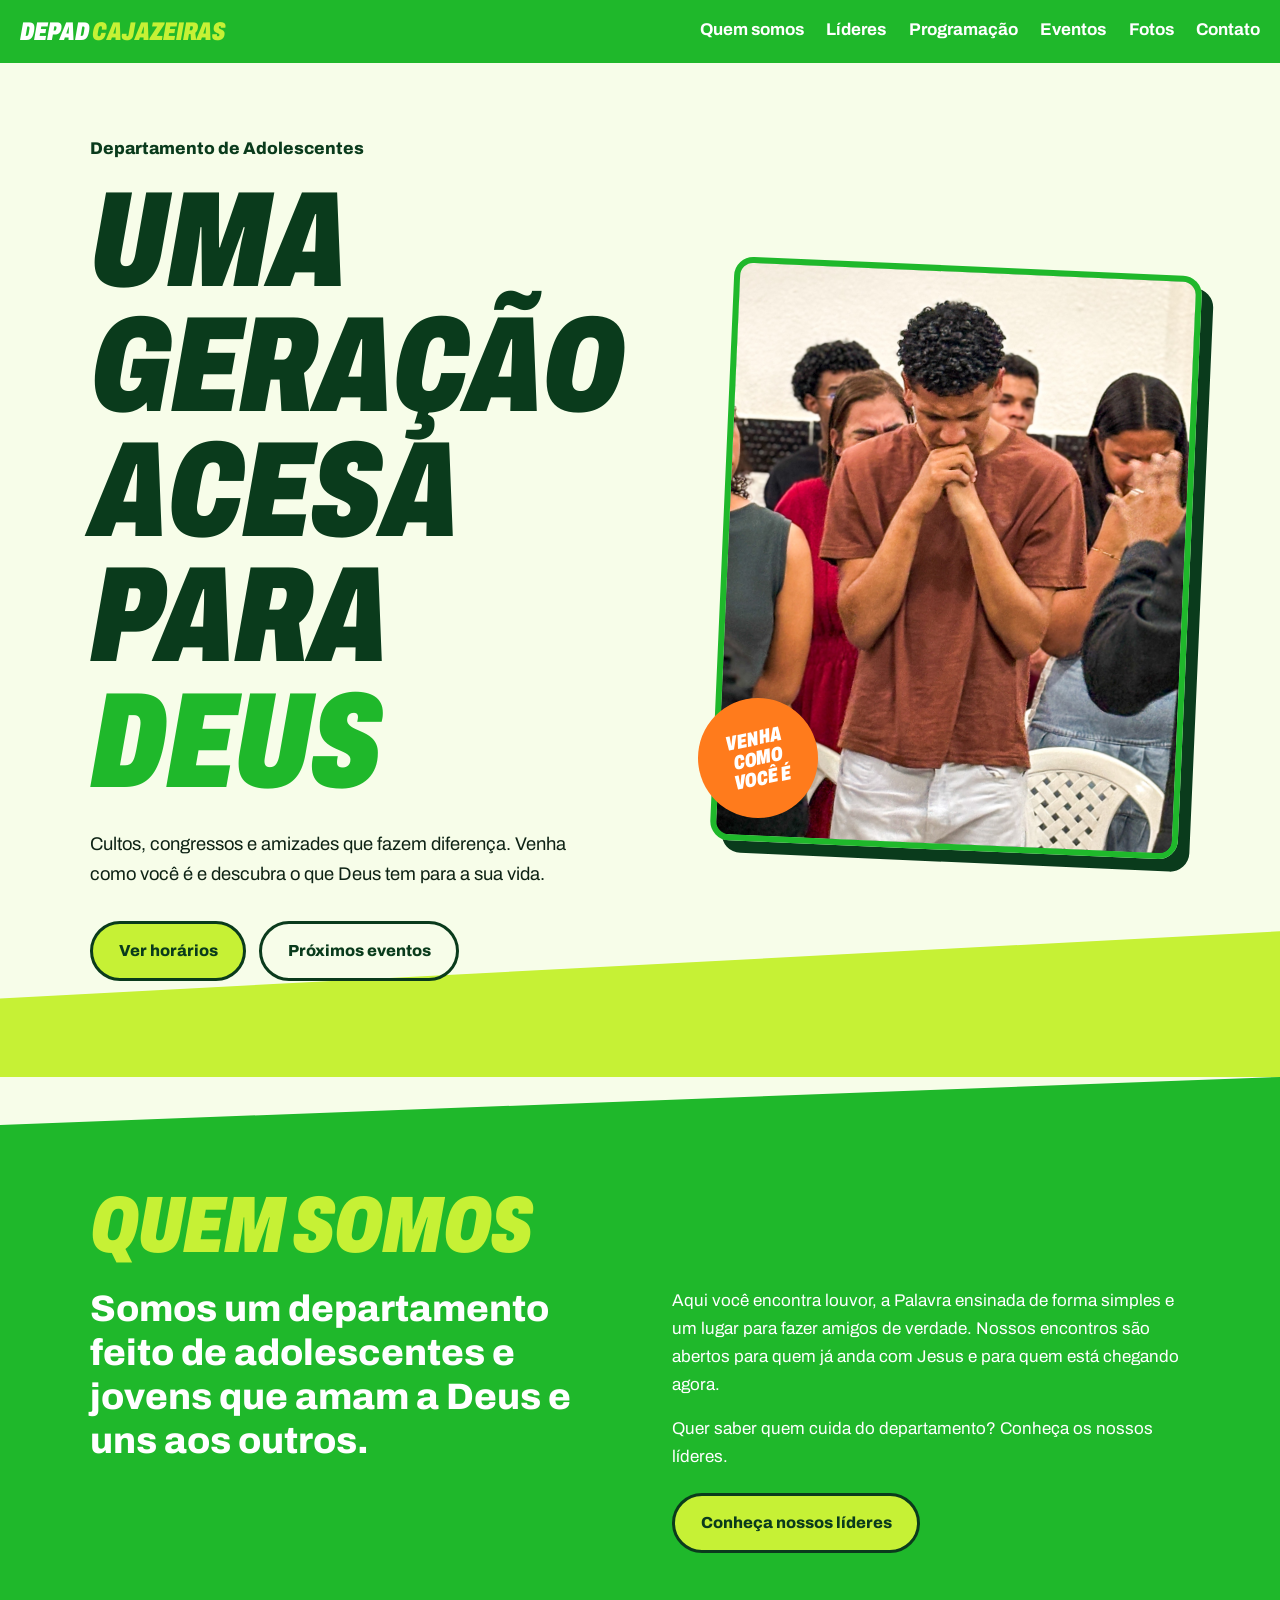
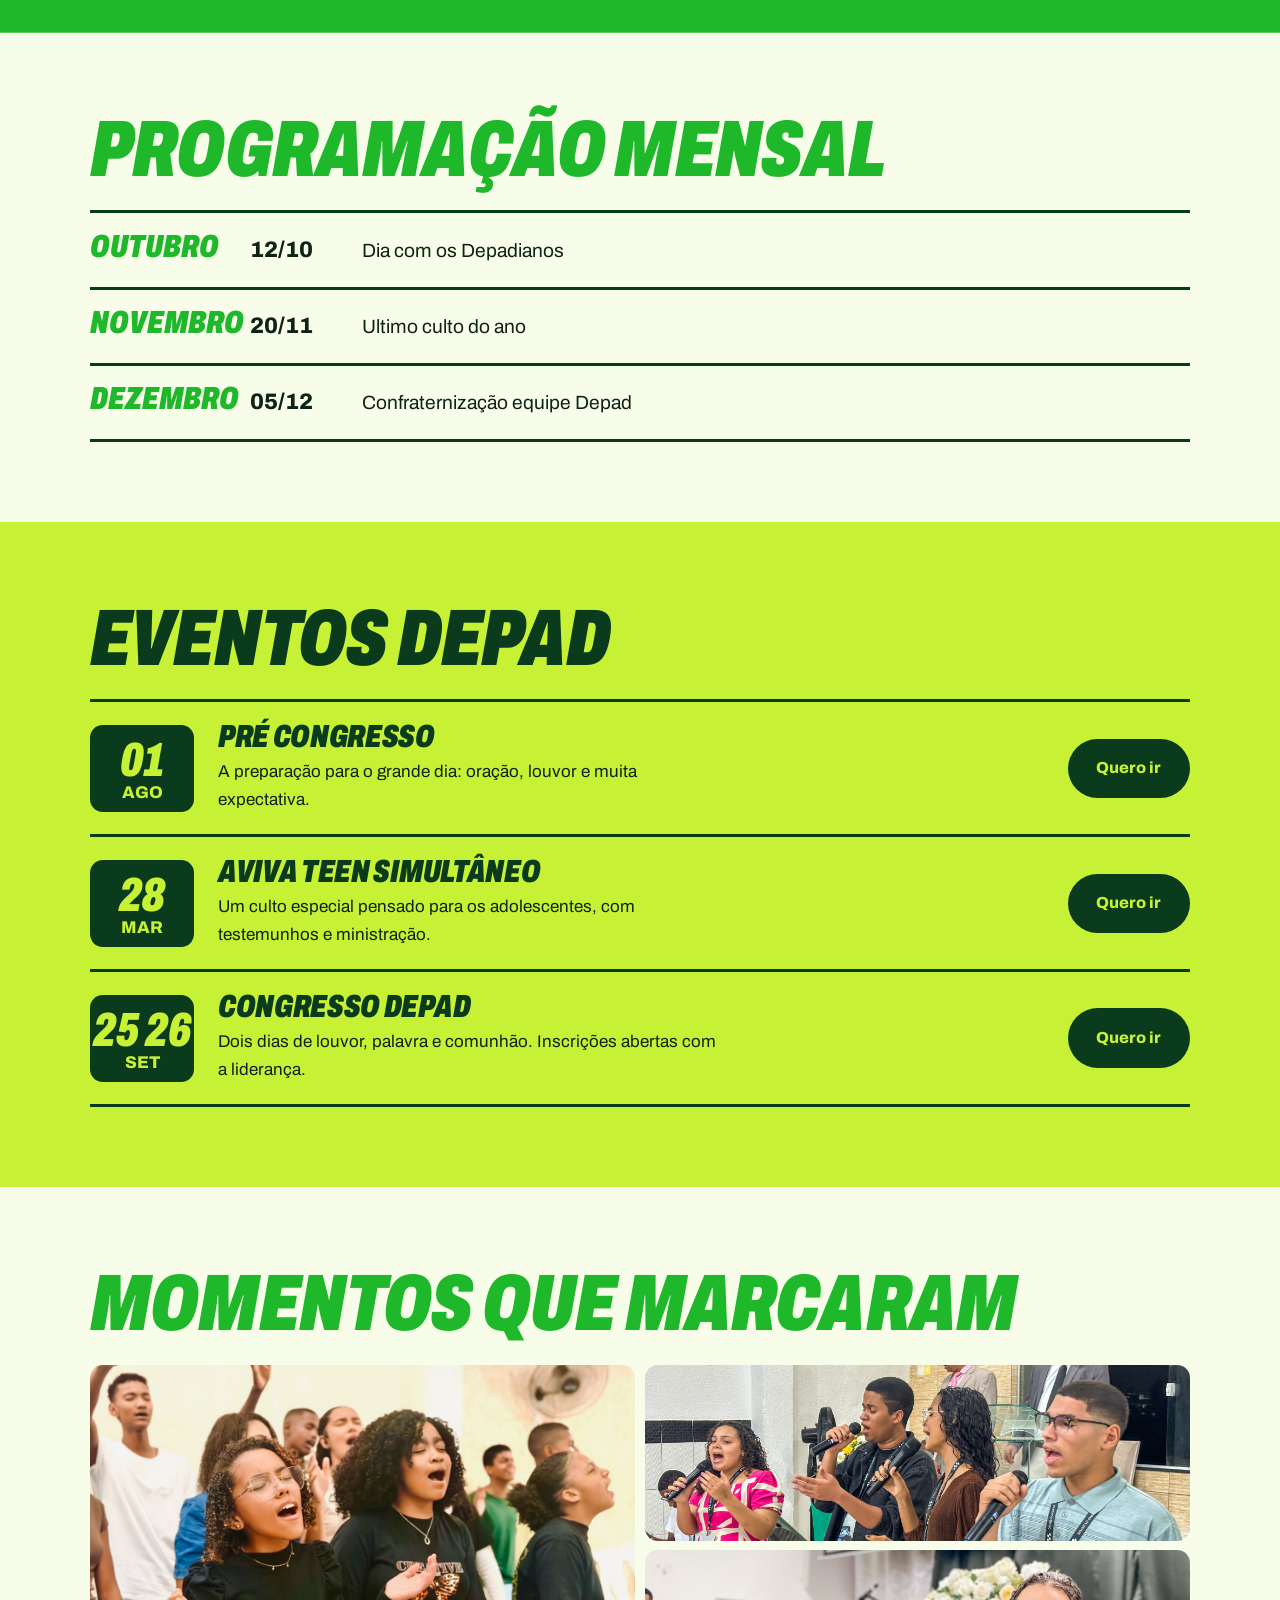
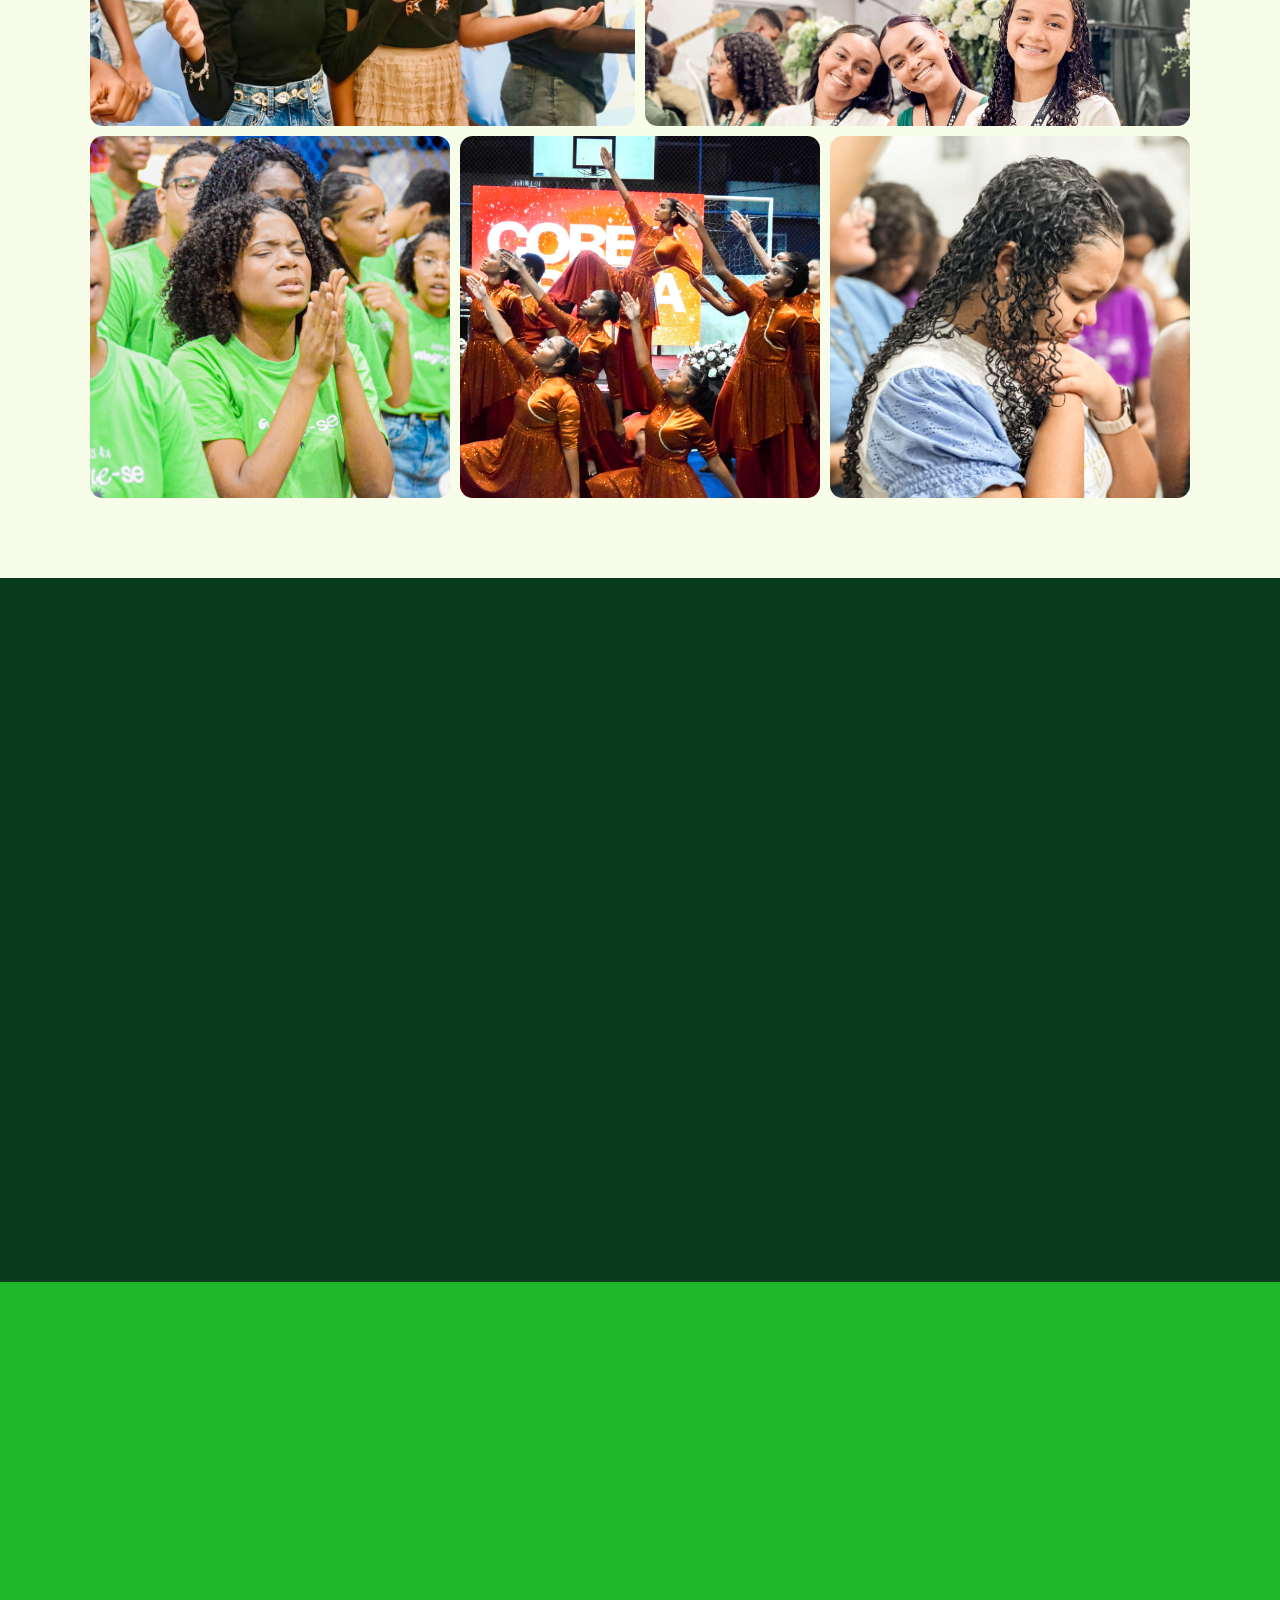
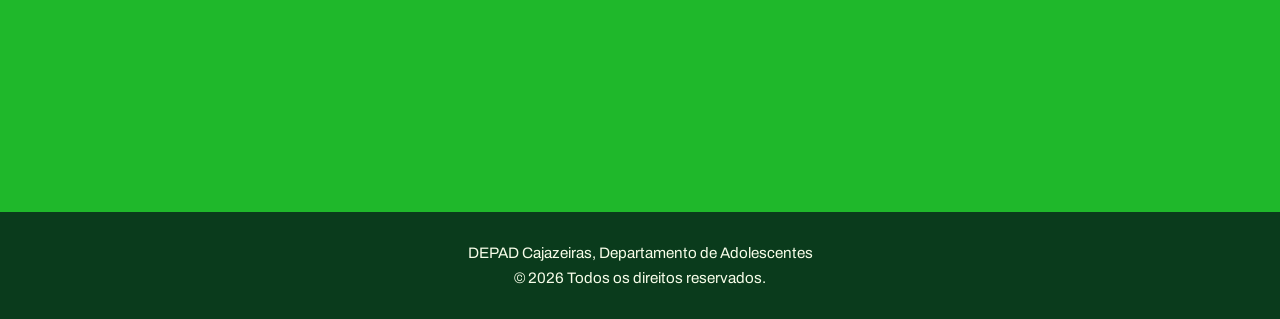
==== index.html @ 795cc2a7 "feat: adiciona site do DEPAD Cajazeiras, paginas, estilos e suporte PWA" ====
<!DOCTYPE html>
<html lang="pt-BR">
<head>
    <script>document.documentElement.classList.add('js');</script>
    <script src="js/animacoes.js" defer></script>
    <script src="js/menu.js" defer></script>
    <meta charset="UTF-8">
    <meta name="viewport" content="width=device-width, initial-scale=1">
    <title>DEPAD Cajazeiras | Adolescentes e Jovens</title>
    <meta name="description" content="Site do departamento de adolescentes e jovens: horários, eventos, fotos e contato.">
    <!-- Ícone para a aba do navegador (Favicon) -->
    <link rel="icon" href="img/favicon.png" type="image/png">

    <!-- Configuração do PWA (Manifesto) -->
    <link rel="manifest" href="manifest.json">
    <meta name="theme-color" content="#0a3b1c">

    <!-- Fonte (precisa de internet; se faltar, o navegador usa uma fonte parecida) -->
    <link rel="preconnect" href="https://fonts.googleapis.com">
    <link rel="preconnect" href="https://fonts.gstatic.com" crossorigin>
    <link href="https://fonts.googleapis.com/css2?family=Archivo:ital,wdth,wght@0,62..125,100..900;1,62..125,100..900&display=swap" rel="stylesheet">

    <link rel="stylesheet" href="css/style.css">
</head>
<body>

<!-- ============ TOPO ============ -->
<header class="topo">
    <a class="logo" href="#inicio">DEPAD <span>Cajazeiras</span></a>

    <button class="menu-botao" type="button" aria-label="Abrir menu" aria-expanded="false" aria-controls="menu-principal">
        <span></span>
        <span></span>
        <span></span>
    </button>

    <nav class="menu" id="menu-principal" aria-label="Menu principal">
        <a href="#sobre">Quem somos</a>
        <a href="lideres.html">Líderes</a>
        <a href="#programacao">Programação</a>
        <a href="#eventos">Eventos</a>
        <a href="#galeria">Fotos</a>
        <a href="#contato">Contato</a>
    </nav>
</header>

<main>

    <!-- ============ INÍCIO ============ -->
    <section class="hero" id="inicio">
        <div class="hero-texto">
            <p class="hero-nome">Departamento de Adolescentes
            </p>
            <h1>
                <span>Uma geração</span>
                <span>acesa para</span>
                <span class="h1-verde">Deus</span>
            </h1>
            <p class="hero-chamada">
                Cultos, congressos e amizades que fazem diferença. Venha como você é e descubra o que Deus tem para a sua vida.
            </p>
            <div class="hero-botoes">
                <a class="botao botao-principal" href="#programacao">Ver horários</a>
                <a class="botao botao-contorno" href="#eventos">Próximos eventos</a>
            </div>
        </div>

        <div class="hero-foto">
            <!-- TROQUE o bloco abaixo por uma foto sua, assim:
                 <img src="img/foto-principal.jpg" alt="Jovens adorando no culto"> -->
            <figure class="foto foto-grande">
                <img src="img/foto-principal.jpg" alt="Você no Pré Congresso">
            </figure>
            <div class="selo" aria-hidden="true">Venha como você é</div>
        </div>
    </section>

    <!-- ============ QUEM SOMOS ============ -->
    <section class="sobre" id="sobre">
        <div class="conteudo">
            <h2>Quem somos</h2>
            <div class="sobre-grade">
                <p class="sobre-destaque">
                    Somos um departamento feito de adolescentes e jovens que amam a Deus e uns aos outros.
                </p>
                <div class="sobre-texto">
                    <p>
                        Aqui você encontra louvor, a Palavra ensinada de forma simples e um lugar para fazer amigos de verdade. Nossos encontros são abertos para quem já anda com Jesus e para quem está chegando agora.
                    </p>
                    <p>
                        Quer saber quem cuida do departamento? Conheça os nossos líderes.
                    </p>
                    <a class="botao botao-principal" href="lideres.html">Conheça nossos líderes</a>
                </div>
            </div>
        </div>
    </section>

    <!-- ============ PROGRAMAÇÃO ============ -->
    <section class="programacao" id="programacao">
        <div class="conteudo">
            <h2>Programação Mensal</h2>

            <ul class="horarios">
                <li>
                    <span class="dia">Outubro</span>
                    <span class="hora">12/10</span>
                    <span class="atividade">Dia com os Depadianos</span>
                </li>
                <li>
                    <span class="dia">Novembro</span>
                    <span class="hora">20/11</span>
                    <span class="atividade">Ultimo culto do ano</span>
                </li>
                <li>
                    <span class="dia">Dezembro</span>
                    <span class="hora">05/12</span>
                    <span class="atividade">Confraternização equipe Depad</span>
                </li>
            </ul>
        </div>
    </section>

    <!-- ============ EVENTOS ============ -->
    <section class="eventos" id="eventos">
        <div class="conteudo">
            <h2>Eventos DEPAD</h2>

            <article class="evento">
                <div class="data">
                    <strong>01</strong>
                    <span>ago</span>
                </div>
                <div class="evento-info">
                    <h3>Pré Congresso</h3>
                    <p>A preparação para o grande dia: oração, louvor e muita expectativa.</p>
                </div>
                <a class="botao botao-escuro" href="https://wa.me/5571991155903?text=Ol%C3%A1!%20Gostaria%20de%20participar%20do%20Pr%C3%A9-congresso." target="_blank" rel="noopener">Quero ir</a>
            </article>

            <article class="evento">
                <div class="data">
                    <strong>28</strong>
                    <span>mar</span>
                </div>
                <div class="evento-info">
                    <h3>Aviva Teen Simultâneo</h3>
                    <p>Um culto especial pensado para os adolescentes, com testemunhos e ministração.</p>
                </div>
                <a class="botao botao-escuro" href="https://wa.me/5571991155903?text=Ol%C3%A1!%20Gostaria%20de%20participar%20do%20Aviva%20Teen." target="_blank" rel="noopener">Quero ir</a>
            </article>

            <article class="evento">
                <div class="data">
                    <strong>25  26</strong>
                    <span>set</span>
                </div>
                <div class="evento-info">
                    <h3>Congresso DEPAD</h3>
                    <p>Dois dias de louvor, palavra e comunhão. Inscrições abertas com a liderança.</p>
                </div>
                <a class="botao botao-escuro" href="https://wa.me/5571991155903?text=Ol%C3%A1!%20Gostaria%20de%20me%20inscrever%20no%20Congresso%20DEPAD%202026." target="_blank" rel="noopener">Quero ir</a>
            </article>
        </div>
    </section>

    <!-- ============ FOTOS ============ -->
    <section class="galeria" id="galeria">
        <div class="conteudo">
            <h2>Momentos que marcaram</h2>
        </div>

        <!-- Para cada foto, troque o <span> por:
             <img src="img/nome-da-foto.jpg" alt="Descreva a foto"> -->
        <div class="galeria-grade">
            <figure class="foto g1"><img src="img/foto1.jpeg" alt="Você adorando"></figure>
            <figure class="foto g2"><img src="img/foto2.jpg" alt="Dai glória ao Senhor"></figure>
            <figure class="foto g3"><img src="img/foto3.jpg" alt="Fui criado para te adorar"></figure>
            <figure class="foto g4"><img src="img/foto4.jpg" alt="Minha alma tem sede de ti"></figure>
            <figure class="foto g5"><img src="img/foto5.jpg" alt="Adoração além das palavras"></figure>
            <figure class="foto g6"><img src="img/foto6.jpg" alt="Alegre-se"></figure>
        </div>
    </section>

    <!-- ============ TESTEMUNHO ============ -->
    <section class="testemunho">
        <div class="conteudo">
            <h2>O que Deus tem feito</h2>

            <form class="form-testemunho" id="form-testemunho">
                <h3>Envie o seu testemunho</h3>

                <label for="nome">Seu nome</label>
                <input type="text" id="nome" required>

                <label for="texto">O que Deus fez na sua vida?</label>
                <textarea id="texto" rows="5" required></textarea>

                <button class="botao botao-principal" type="submit">Enviar pelo WhatsApp</button>
            </form>
        </div>
    </section>

    <!-- ============ CONTATO ============ -->
    <section class="contato" id="contato">
        <div class="conteudo">
            <h2>Fale conosco</h2>
            <p class="intro">Tem dúvida, quer se inscrever num evento ou visitar um culto? Chame a gente.</p>

            <div class="contato-links">
                <!-- Troque 5571900000000 pelo número com 55 + DDD + telefone -->
                <a class="botao botao-principal" href="https://wa.me/5571991155903" target="_blank" rel="noopener">Chamar no WhatsApp</a>
                <a class="botao botao-contorno-claro" href="https://www.instagram.com/depadcajazeiras/" target="_blank" rel="noopener">Seguir no Instagram</a>
            </div>

            <p class="endereco">
                <strong>Salvador BA Cajazeiras</strong><br>
                Assembleia de Deus<br>
                Assembleia de Deus em Salvador BA
            </p>
        </div>
    </section>

</main>

<!-- ============ RODAPÉ ============ -->
<footer class="rodape">
    <p>DEPAD Cajazeiras, Departamento de Adolescentes</p>
    <p>© 2026 Todos os direitos reservados.</p>
</footer>
<script>
    document.getElementById('form-testemunho').addEventListener('submit', function (e) {
        e.preventDefault();
        var nome = document.getElementById('nome').value.trim();
        var texto = document.getElementById('texto').value.trim();
        var mensagem = 'Testemunho de ' + nome + ':\n\n' + texto;
        // Troque 5571900000000 pelo número com 55 + DDD + telefone
        window.open('https://wa.me/5571991155903?text=' + encodeURIComponent(mensagem), '_blank');
    });
</script>
</body>
</html>
---- css/style.css ----
/* =========================================================
   DEPAD Cajazeiras - estilos
   Para mudar as cores do site inteiro, edite só a parte :root
   ========================================================= */

:root {
    --verde:        #1fb82b;   /* verde principal */
    --verde-escuro: #0a3b1c;   /* fundos escuros e textos */
    --lime:         #c6f135;   /* verde-limão de destaque */
    --papel:        #f7fde9;   /* fundo claro */
    --tinta:        #0e2315;   /* cor do texto */
    --azul:         #2b4bff;   /* detalhe pequeno */
    --laranja:      #ff7b1c;   /* detalhe pequeno */
    --branco:       #ffffff;

    --largura: 1100px;
}

*,
*::before,
*::after { box-sizing: border-box; }

html {
    scroll-behavior: smooth;
    scroll-padding-top: 76px;
}

body {
    margin: 0;
    font-family: "Archivo", system-ui, -apple-system, "Segoe UI", Arial, sans-serif;
    font-size: 1.0625rem;
    line-height: 1.65;
    color: var(--tinta);
    background: var(--papel);
}

h1, h2, h3, p, figure, blockquote, ul { margin: 0; }
ul { padding: 0; list-style: none; }
a { color: inherit; }

:focus-visible {
    outline: 3px solid var(--azul);
    outline-offset: 3px;
}

.conteudo {
    width: min(100% - 2.5rem, var(--largura));
    margin-inline: auto;
}

/* ---------- Títulos no estilo dos cartazes ---------- */
h1, h2, h3 {
    font-weight: 900;
    font-style: italic;
    font-stretch: 70%;
    text-transform: uppercase;
    letter-spacing: -0.01em;
    line-height: 0.92;
}

h2 {
    font-size: clamp(2.6rem, 8vw, 5rem);
    color: var(--verde);
    margin-bottom: 1.5rem;
}

.intro {
    max-width: 52ch;
    margin-bottom: 2rem;
}

/* ---------- Botões ---------- */
.botao {
    display: inline-block;
    padding: 0.85rem 1.6rem;
    border: 3px solid transparent;
    border-radius: 999px;
    font-weight: 800;
    font-size: 1rem;
    text-decoration: none;
    transition: transform 0.15s ease, background-color 0.15s ease, color 0.15s ease;
}
.botao:hover { transform: translateY(-2px); }

.botao-principal { background: var(--lime); color: var(--verde-escuro); border-color: var(--verde-escuro); }
.botao-principal:hover { background: var(--branco); }

.botao-contorno { border-color: var(--verde-escuro); color: var(--verde-escuro); }
.botao-contorno:hover { background: var(--verde-escuro); color: var(--lime); }

.botao-contorno-claro { border-color: var(--branco); color: var(--branco); }
.botao-contorno-claro:hover { background: var(--branco); color: var(--verde-escuro); }

.botao-escuro { background: var(--verde-escuro); color: var(--lime); }
.botao-escuro:hover { background: var(--verde); color: var(--verde-escuro); }

/* ---------- Topo ---------- */
.topo {
    position: sticky;
    top: 0;
    z-index: 10;
    display: flex;
    align-items: center;
    justify-content: space-between;
    gap: 1rem;
    padding: 0.75rem 1.25rem;
    background: var(--verde);
    color: var(--branco);
}

.logo {
    font-weight: 900;
    font-style: italic;
    font-stretch: 70%;
    font-size: 1.6rem;
    line-height: 1;
    text-decoration: none;
    text-transform: uppercase;
    white-space: nowrap;
}
.logo span { color: var(--lime); }

.menu {
    display: flex;
    gap: 1.4rem;
}
.menu a {
    font-weight: 700;
    text-decoration: none;
    padding-block: 0.25rem;
    border-bottom: 3px solid transparent;
}
.menu a:hover { border-bottom-color: var(--lime); }

/* ---------- Início ---------- */
.hero {
    position: relative;
    overflow: hidden;
    display: grid;
    grid-template-columns: 1.25fr 1fr;
    align-items: center;
    gap: 3rem;
    width: 100%;
    padding: 4.5rem max(1.25rem, calc((100% - var(--largura)) / 2)) 6rem;
}

/* faixa verde-limão inclinada ao fundo */
.hero::before {
    content: "";
    position: absolute;
    inset: auto -10% -4rem -10%;
    height: 11rem;
    background: var(--lime);
    transform: rotate(-3deg);
    z-index: 0;
}

.hero-texto,
.hero-foto { position: relative; z-index: 1; }

.hero-nome {
    font-weight: 800;
    margin-bottom: 1rem;
    color: var(--verde-escuro);
}

.hero h1 {
    font-size: clamp(3.4rem, 12vw, 8.5rem);
    color: var(--verde-escuro);
    margin-bottom: 1.5rem;
}
.hero h1 span { display: block; }
.hero h1 .h1-verde { color: var(--verde); }

/* única animação do site: o título entra ao abrir a página */
@keyframes entrar {
    from { opacity: 0; transform: translateX(-2.5rem); }
    to   { opacity: 1; transform: none; }
}
.hero h1 span { animation: entrar 0.6s ease-out both; }
.hero h1 span:nth-child(2) { animation-delay: 0.12s; }
.hero h1 span:nth-child(3) { animation-delay: 0.24s; }

.hero-chamada {
    max-width: 44ch;
    margin-bottom: 2rem;
    font-size: 1.15rem;
}

.hero-botoes {
    display: flex;
    flex-wrap: wrap;
    gap: 0.8rem;
}

.hero-foto { position: relative; }

.foto-grande {
    aspect-ratio: 4 / 5;
    border: 6px solid var(--verde);
    border-radius: 1.2rem;
    box-shadow: 12px 12px 0 var(--verde-escuro);
    transform: rotate(2.5deg);
}

.selo {
    position: absolute;
    left: -1.5rem;
    bottom: 2rem;
    display: grid;
    place-items: center;
    width: 7.5rem;
    height: 7.5rem;
    padding: 0.8rem;
    border-radius: 50%;
    background: var(--laranja);
    color: var(--branco);
    font-weight: 900;
    font-style: italic;
    font-stretch: 70%;
    font-size: 1.25rem;
    line-height: 1;
    text-align: center;
    text-transform: uppercase;
    transform: rotate(-12deg);
}

/* ---------- Fotos (espaços de imagem) ---------- */
.foto {
    position: relative;
    overflow: hidden;
    background: linear-gradient(135deg, var(--verde), var(--verde-escuro));
    color: var(--lime);
}
.foto img {
    display: block;
    width: 100%;
    height: 100%;
    object-fit: cover;
}
.foto span {
    position: absolute;
    inset: 0;
    display: grid;
    place-items: center;
    padding: 1rem;
    font-weight: 700;
    text-align: center;
}

/* ---------- Quem somos ---------- */
.sobre {
    padding: 7rem 0 5rem;
    background: var(--verde);
    color: var(--branco);
    clip-path: polygon(0 3rem, 100% 0, 100% 100%, 0 100%);
}
.sobre h2 { color: var(--lime); }

.sobre-grade {
    display: grid;
    grid-template-columns: 1fr 1fr;
    gap: 2.5rem 4rem;
    align-items: start;
}

.sobre-destaque {
    font-size: clamp(1.6rem, 3.4vw, 2.3rem);
    font-weight: 800;
    line-height: 1.2;
}

.sobre-texto p + p { margin-top: 1rem; }
.sobre-texto { max-width: 55ch; }

/* ---------- Programação ---------- */
.programacao { padding: 5rem 0; }

.horarios li {
    display: grid;
    grid-template-columns: 9rem 6rem 1fr;
    align-items: baseline;
    gap: 1rem;
    padding: 1.1rem 0;
    border-bottom: 3px solid var(--verde-escuro);
}
.horarios li:first-child { border-top: 3px solid var(--verde-escuro); }

.dia {
    font-weight: 900;
    font-style: italic;
    font-stretch: 70%;
    font-size: 2rem;
    line-height: 1;
    text-transform: uppercase;
    color: var(--verde);
}
.hora {
    font-weight: 800;
    font-size: 1.4rem;
}
.atividade { font-size: 1.2rem; }

/* ---------- Eventos ---------- */
.eventos {
    padding: 5rem 0;
    background: var(--lime);
}
.eventos h2 { color: var(--verde-escuro); }

.evento {
    display: grid;
    grid-template-columns: 6.5rem 1fr auto;
    align-items: center;
    gap: 1.5rem;
    padding: 1.25rem 0;
    border-top: 3px solid var(--verde-escuro);
}
.evento:last-child { border-bottom: 3px solid var(--verde-escuro); }

.data {
    display: grid;
    place-items: center;
    align-content: center;
    padding: 0.7rem 0;
    background: var(--verde-escuro);
    color: var(--lime);
    border-radius: 0.8rem;
    line-height: 1;
}
.data strong {
    font-weight: 900;
    font-style: italic;
    font-stretch: 70%;
    font-size: 3rem;
}
.data span {
    font-weight: 800;
    text-transform: uppercase;
}

.evento h3 {
    font-size: 2rem;
    color: var(--verde-escuro);
    margin-bottom: 0.4rem;
}
.evento-info p { max-width: 50ch; }

/* ---------- Galeria ---------- */
.galeria { padding: 5rem 0; }

.galeria-grade {
    display: grid;
    grid-template-columns: repeat(6, 1fr);
    grid-auto-rows: 11rem;
    gap: 0.6rem;
    width: min(100% - 2.5rem, var(--largura));
    margin: 0.5rem auto 0;
}
.g1 { grid-column: span 3; grid-row: span 2; }
.g2 { grid-column: span 3; }
.g3 { grid-column: span 3; }
.g4 { grid-column: span 2; grid-row: span 2; }
.g5 { grid-column: span 2; grid-row: span 2; }
.g6 { grid-column: span 2; grid-row: span 2; }

.galeria .foto { border-radius: 0.8rem; }

/* ---------- Testemunho ---------- */
.testemunho {
    padding: 4rem 0 6rem;
    background: var(--verde-escuro);
}
.testemunho h2 { color: var(--lime); }

.cartao-testemunho {
    max-width: 40rem;
    padding: 2.2rem;
    background: #fff7dd;
    border: 4px solid var(--verde);
    border-radius: 1.4rem;
    color: var(--verde-escuro);
}
.cartao-testemunho p {
    font-size: clamp(1.4rem, 3vw, 1.9rem);
    font-weight: 700;
    line-height: 1.3;
}
.cartao-testemunho footer {
    margin-top: 1.2rem;
    font-weight: 800;
    color: var(--verde);
}

/* ---------- Contato ---------- */
.contato {
    padding: 5rem 0;
    background: var(--verde);
    color: var(--branco);
}
.contato h2 { color: var(--lime); }

.contato-links {
    display: flex;
    flex-wrap: wrap;
    gap: 0.8rem;
    margin-bottom: 2.5rem;
}

.endereco { max-width: 40ch; }

/* ---------- Rodapé ---------- */
.rodape {
    padding: 1.8rem 1.25rem;
    background: var(--verde-escuro);
    color: var(--papel);
    text-align: center;
    font-size: 0.95rem;
}

/* =========================================================
   CELULAR E TABLET
   ========================================================= */
@media (max-width: 860px) {
    .hero {
        grid-template-columns: 1fr;
        padding-top: 3rem;
        padding-bottom: 7rem;
    }
    .foto-grande { max-width: 22rem; margin-inline: auto; }
    .selo { left: 0; }

    .sobre-grade { grid-template-columns: 1fr; }
}

@media (max-width: 680px) {
    .topo { flex-direction: column; align-items: flex-start; gap: 0.5rem; }
    .menu {
        width: 100%;
        gap: 1.1rem;
        overflow-x: auto;
        padding-bottom: 0.2rem;
    }
    .menu a { white-space: nowrap; }
    html { scroll-padding-top: 110px; }

    .horarios li { grid-template-columns: 1fr auto; row-gap: 0.2rem; }
    .atividade { grid-column: 1 / -1; }

    .evento { grid-template-columns: 5rem 1fr; }
    .evento .botao { grid-column: 1 / -1; justify-self: start; }
    .data strong { font-size: 2.4rem; }

    .galeria-grade { grid-template-columns: repeat(2, 1fr); grid-auto-rows: 9rem; }
    .g1 { grid-column: span 2; grid-row: span 2; }
    .g2, .g3 { grid-column: span 1; grid-row: span 1; }
    .g4, .g5, .g6 { grid-column: span 1; grid-row: span 1; }
}
/* ---------- Página dos líderes ---------- */
.sobre-texto .botao { margin-top: 1.4rem; }

.lideres { padding: 4rem 0 5rem; }

.lideres h1 {
    font-size: clamp(2.6rem, 8vw, 5rem);
    color: var(--verde);
    margin-bottom: 1.5rem;
}

.lideres-grade {
    display: grid;
    grid-template-columns: 1fr 1fr;
    gap: 3rem;
    margin-bottom: 3rem;
}

.lider .foto {
    aspect-ratio: 4 / 5;
    border: 6px solid var(--verde);
    border-radius: 1.2rem;
    box-shadow: 10px 10px 0 var(--verde-escuro);
}

.lider h2 {
    font-size: 2.2rem;
    color: var(--verde-escuro);
    margin: 1.8rem 0 0.4rem;
}

.lider-cargo {
    margin-bottom: 0.8rem;
    font-weight: 800;
    color: var(--verde);
}

@media (max-width: 680px) {
    .lideres-grade { grid-template-columns: 1fr; }
}
/* Respeita quem prefere menos movimento */
@media (prefers-reduced-motion: reduce) {
    html { scroll-behavior: auto; }
    .hero h1 span { animation: none; }
    .botao { transition: none; }
}/* ---------- Formulário de testemunho ---------- */
.form-testemunho {
    display: grid;
    gap: 0.6rem;
    max-width: 40rem;
    margin-top: 2.5rem;
    color: var(--papel);
}
.form-testemunho h3 {
    font-size: 2rem;
    color: var(--lime);
    margin-bottom: 0.4rem;
}
.form-testemunho label { font-weight: 700; }
.form-testemunho input,
.form-testemunho textarea {
    width: 100%;
    padding: 0.8rem 1rem;
    border: 3px solid var(--verde);
    border-radius: 0.8rem;
    background: #fff7dd;
    color: var(--tinta);
    font: inherit;
}
.form-testemunho button {
    justify-self: start;
    margin-top: 0.6rem;
    font-family: inherit;
    cursor: pointer;
}/* ---------- Página de líderes ---------- */
.lideres { padding: 5rem 0; }

.lideres-grade {
    display: flex;
    flex-wrap: wrap;
    justify-content: center;
    gap: 3rem;
    margin-top: 1rem;
}
.lider { width: calc((100% - 6rem) / 3); }

.lider .foto {
    aspect-ratio: 4 / 5;
    border: 5px solid var(--verde);
    border-radius: 1.2rem;
    box-shadow: 8px 8px 0 var(--verde-escuro);
}
.lider:nth-child(odd) .foto  { transform: rotate(-2deg); }
.lider:nth-child(even) .foto { transform: rotate(2deg); }

.lider h3 {
    margin-top: 1.4rem;
    font-size: 1.9rem;
    color: var(--verde-escuro);
}
.lider .cargo {
    font-weight: 800;
    color: var(--verde);
}
.lider .descricao {
    margin-top: 0.6rem;
    font-size: 1rem;
    line-height: 1.5;
}

@media (max-width: 680px) {
    .lideres-grade { max-width: 20rem; margin-inline: auto; }
    .lider { width: 100%; }
}/* ---------- Botão voltar ---------- */
.botao-voltar { margin-bottom: 2rem; }
/* =========================================================
   ANIMAÇÕES
   ========================================================= */

/* Aparecer ao rolar a página */
.js .revelar {
    opacity: 0;
    transform: translateY(2rem);
    transition: opacity 0.7s ease, transform 0.7s ease;
    transition-delay: var(--atraso, 0s);
}
.js .revelar.visivel {
    opacity: 1;
    transform: none;
}

/* Fotos reagem ao mouse */
.foto img { transition: transform 0.5s ease; }
.foto:hover img { transform: scale(1.08); }

.foto-grande,
.lider .foto { transition: transform 0.35s ease, box-shadow 0.35s ease; }

.foto-grande:hover { transform: rotate(0deg) scale(1.02); }
.lider:hover .foto {
    transform: rotate(0deg) scale(1.03);
    box-shadow: 12px 12px 0 var(--verde-escuro);
}

/* Quem prefere menos movimento não vê as animações */
@media (prefers-reduced-motion: reduce) {
    .js .revelar { opacity: 1; transform: none; transition: none; }
    .foto img,
    .foto-grande,
    .lider .foto { transition: none; }
}/* =========================================================
   MENU DO CELULAR (botão de três tracinhos)
   ========================================================= */
.menu-botao { display: none; }

@media (max-width: 860px) {
    .js .topo {
        flex-direction: row;
        align-items: center;
        gap: 1rem;
    }
    html { scroll-padding-top: 76px; }

    .js .menu-botao {
        display: flex;
        flex-direction: column;
        justify-content: center;
        align-items: center;
        gap: 5px;
        width: 2.8rem;
        height: 2.8rem;
        padding: 0;
        border: 3px solid var(--branco);
        border-radius: 0.7rem;
        background: transparent;
        cursor: pointer;
    }
    .menu-botao span {
        display: block;
        width: 1.4rem;
        height: 3px;
        background: var(--branco);
        transition: transform 0.25s ease, opacity 0.25s ease;
    }
    /* vira um X quando o menu está aberto */
    .menu-botao[aria-expanded="true"] span:nth-child(1) { transform: translateY(8px) rotate(45deg); }
    .menu-botao[aria-expanded="true"] span:nth-child(2) { opacity: 0; }
    .menu-botao[aria-expanded="true"] span:nth-child(3) { transform: translateY(-8px) rotate(-45deg); }

    /* a lista de links aparece embaixo do topo */
    .js .menu {
        display: none;
        position: absolute;
        top: 100%;
        left: 0;
        right: 0;
        flex-direction: column;
        gap: 0;
        width: auto;
        padding: 0;
        overflow: visible;
        background: var(--verde-escuro);
        border-top: 3px solid var(--lime);
    }
    .js .menu.aberto { display: flex; }

    .js .menu a {
        padding: 1rem 1.25rem;
        border-bottom: 1px solid rgba(255, 255, 255, 0.2);
        font-size: 1.1rem;
    }
    .js .menu a:hover {
        background: var(--verde);
        border-bottom-color: rgba(255, 255, 255, 0.2);
    }
}

@media (prefers-reduced-motion: reduce) {
    .menu-botao span { transition: none; }
}/* =========================================================
   MENU DO CELULAR: animações extras
   ========================================================= */
@media (max-width: 860px) {

    /* tracinhos mudam de largura e cor ao passar o mouse */
    .menu-botao span {
        transition: transform 0.3s ease, opacity 0.2s ease,
        width 0.3s ease, background-color 0.3s ease;
    }
    .menu-botao:hover span { background: var(--lime); }
    .menu-botao:hover span:nth-child(1) { width: 1.1rem; }
    .menu-botao:hover span:nth-child(2) { width: 1.7rem; }
    .menu-botao:hover span:nth-child(3) { width: 1.1rem; }

    /* com o menu aberto: botão e X ficam verde-limão */
    .menu-botao[aria-expanded="true"] { border-color: var(--lime); }
    .menu-botao[aria-expanded="true"] span {
        width: 1.4rem;
        background: var(--lime);
    }

    /* a lista desliza e aparece em vez de surgir de repente */
    .js .menu {
        display: flex;
        opacity: 0;
        visibility: hidden;
        transform: translateY(-0.8rem);
        transition: opacity 0.3s ease, transform 0.3s ease, visibility 0s linear 0.3s;
    }
    .js .menu.aberto {
        opacity: 1;
        visibility: visible;
        transform: none;
        transition: opacity 0.3s ease, transform 0.3s ease, visibility 0s;
    }

    /* os links entram um depois do outro */
    .js .menu a {
        opacity: 0;
        transform: translateX(-1rem);
        transition: opacity 0.3s ease, transform 0.3s ease, background-color 0.2s ease;
    }
    .js .menu.aberto a { opacity: 1; transform: none; }
    .js .menu.aberto a:nth-child(1) { transition-delay: 0.05s; }
    .js .menu.aberto a:nth-child(2) { transition-delay: 0.10s; }
    .js .menu.aberto a:nth-child(3) { transition-delay: 0.15s; }
    .js .menu.aberto a:nth-child(4) { transition-delay: 0.20s; }
    .js .menu.aberto a:nth-child(5) { transition-delay: 0.25s; }
    .js .menu.aberto a:nth-child(6) { transition-delay: 0.30s; }
}

@media (prefers-reduced-motion: reduce) {
    .menu-botao span,
    .js .menu,
    .js .menu a { transition: none; }
}@media (max-width: 860px) {

    /* os links entram com um leve quique */
    .js .menu a {
        position: relative;
        transition: opacity 0.35s ease,
        transform 0.45s cubic-bezier(0.34, 1.56, 0.64, 1),
        background-color 0.2s ease,
        padding-left 0.25s ease;
    }

    /* barra verde-limão que aparece ao passar o mouse */
    .js .menu a::before {
        content: "";
        position: absolute;
        left: 0;
        top: 0;
        bottom: 0;
        width: 0.35rem;
        background: var(--lime);
        transform: scaleY(0);
        transition: transform 0.25s ease;
    }
    .js .menu a:hover::before { transform: scaleY(1); }
    .js .menu a:hover { padding-left: 1.7rem; }
}

@media (prefers-reduced-motion: reduce) {
    .js .menu a,
    .js .menu a::before { transition: none; }
}
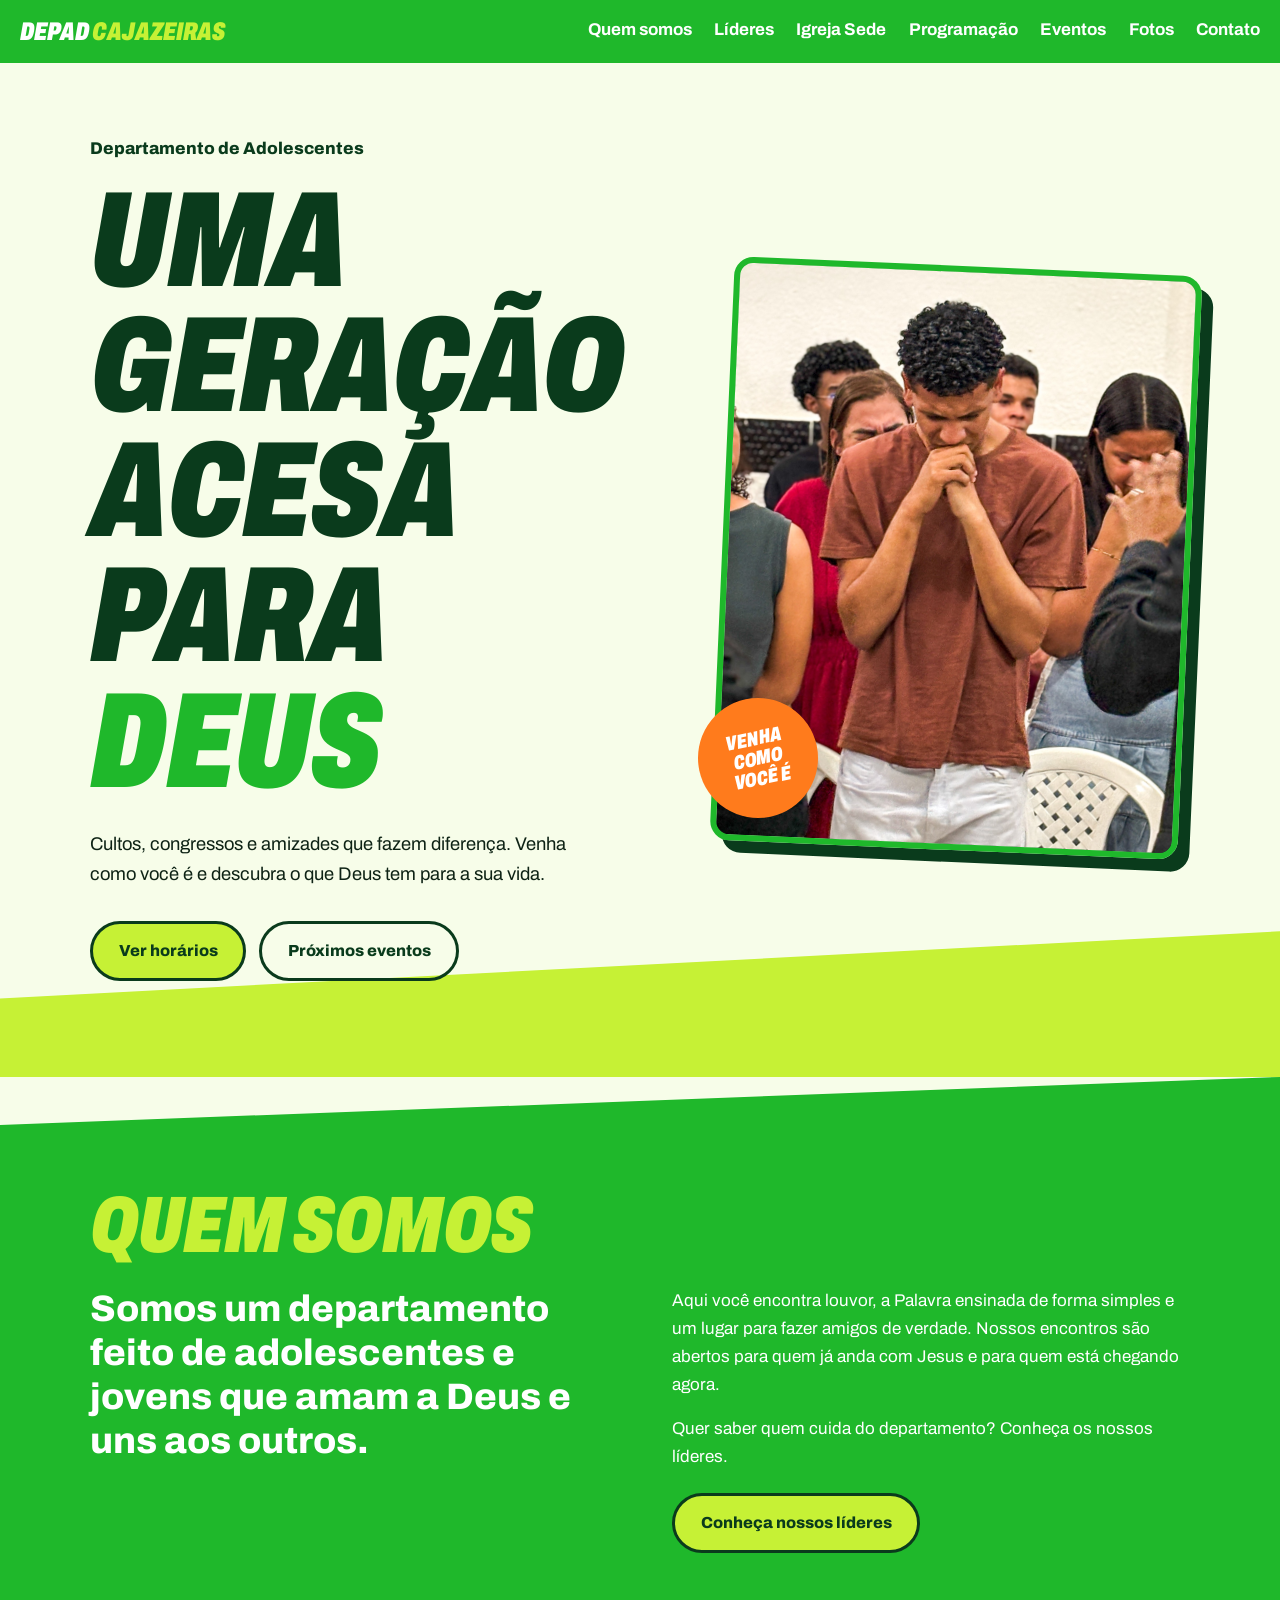
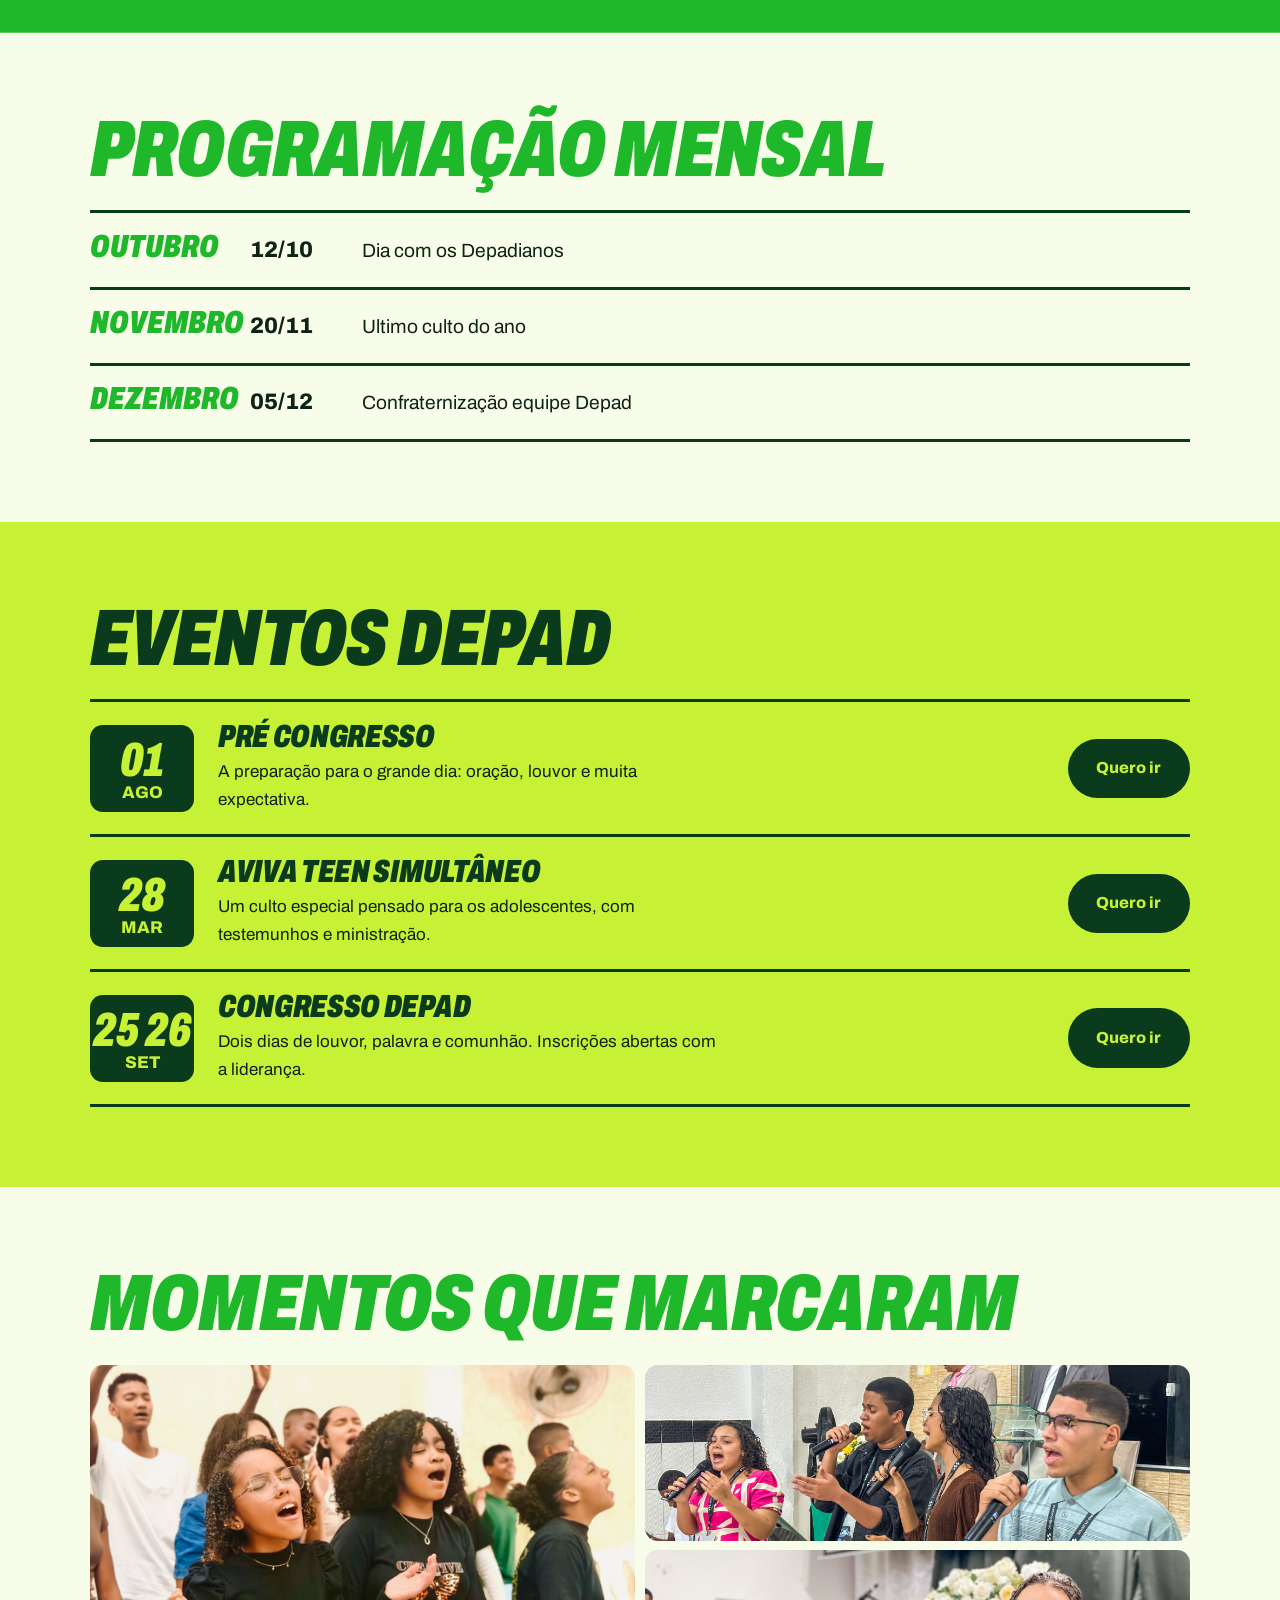
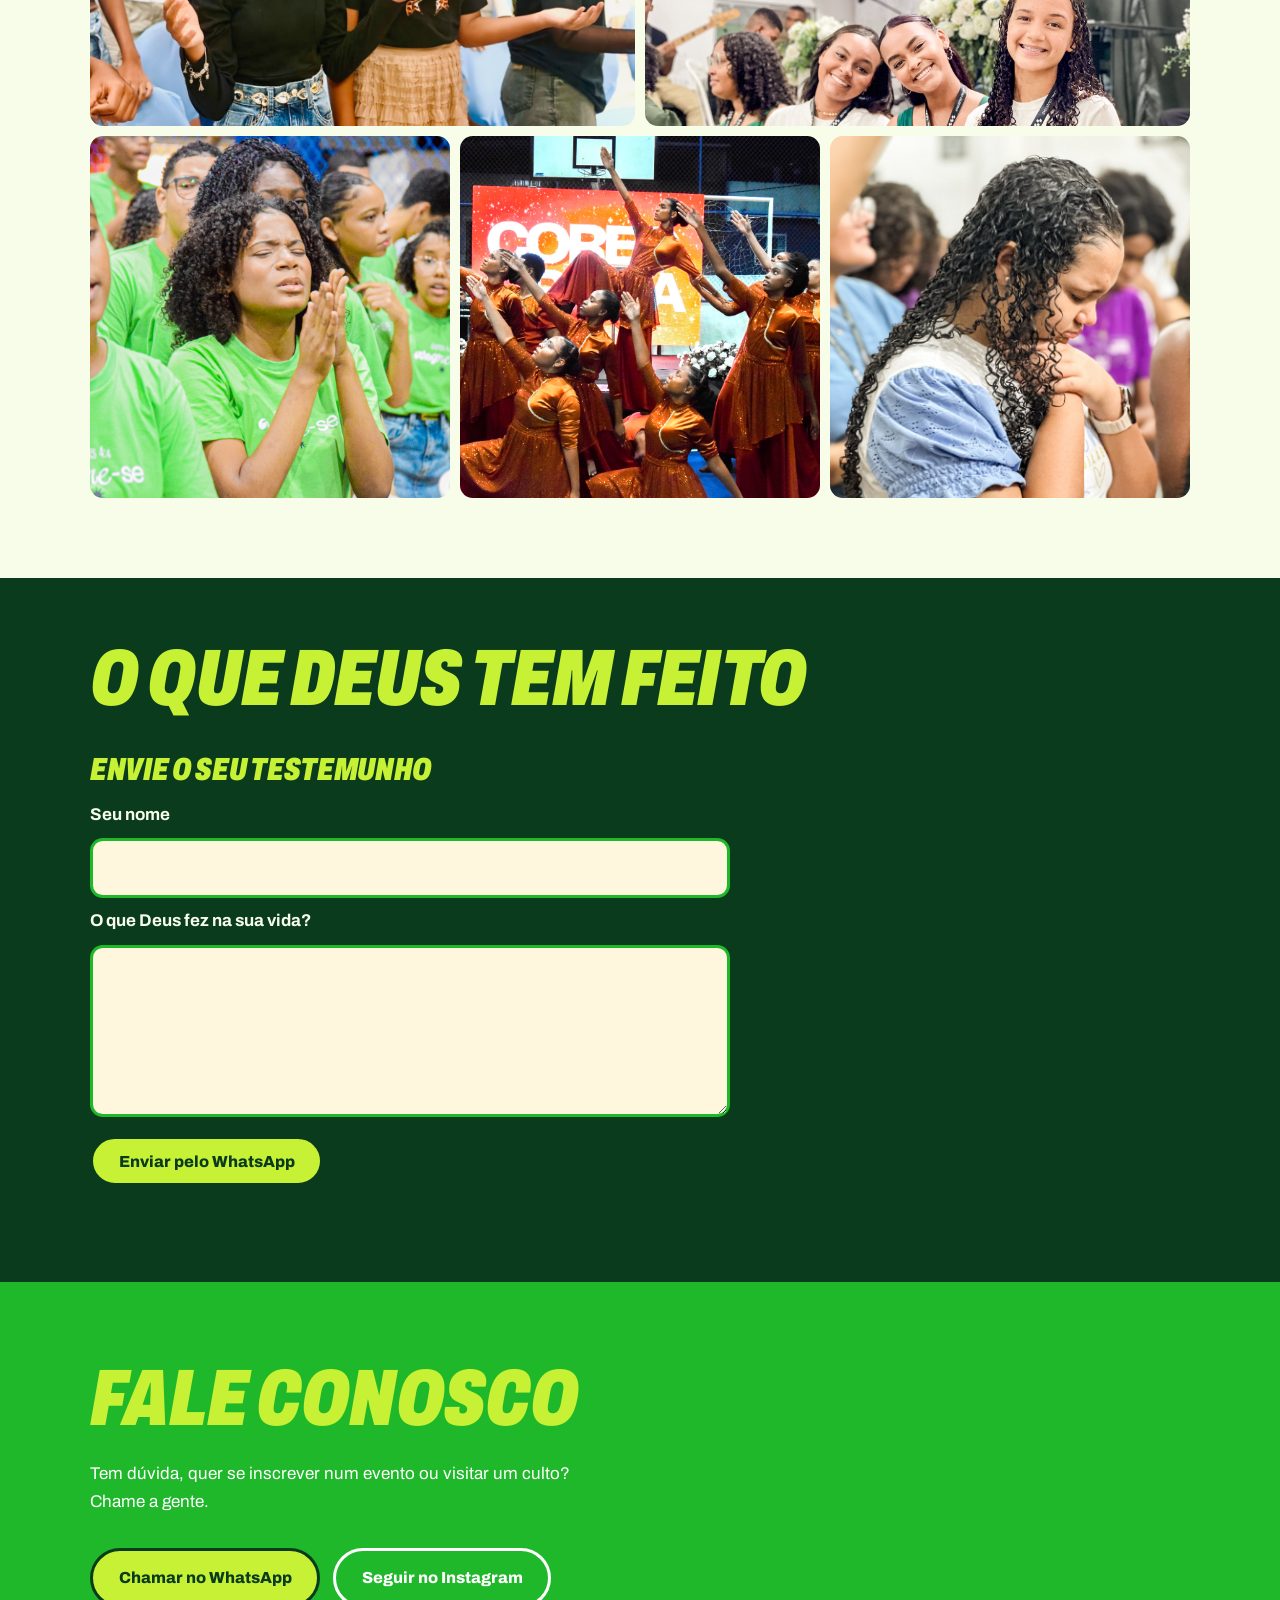
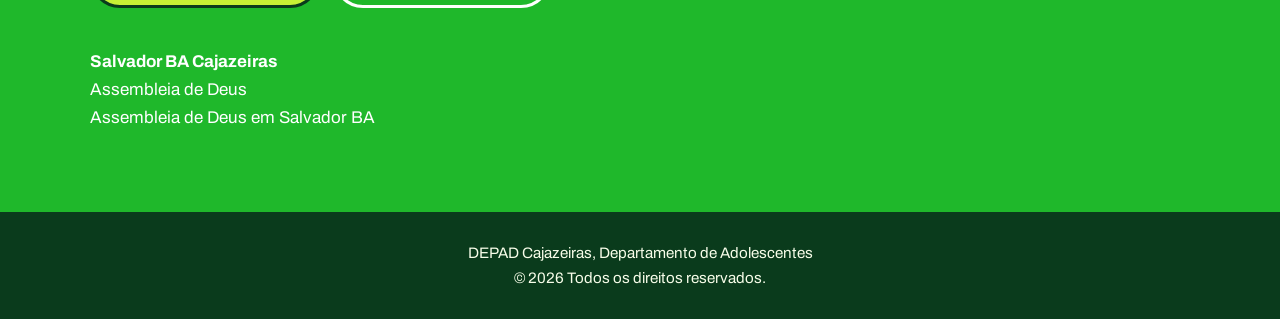
==== commit 9d9f9b33: "Corrige página da sede e melhora service worker" ====
--- a/index.html
+++ b/index.html
@@ -8,10 +8,9 @@
     <meta name="viewport" content="width=device-width, initial-scale=1">
     <title>DEPAD Cajazeiras | Adolescentes e Jovens</title>
     <meta name="description" content="Site do departamento de adolescentes e jovens: horários, eventos, fotos e contato.">
-    <!-- Ícone para a aba do navegador (Favicon) -->
+
+    <!-- Ícone e PWA -->
     <link rel="icon" href="img/favicon.png" type="image/png">
-
-    <!-- Configuração do PWA (Manifesto) -->
     <link rel="manifest" href="manifest.json">
     <meta name="theme-color" content="#0a3b1c">
 
@@ -37,6 +36,7 @@
     <nav class="menu" id="menu-principal" aria-label="Menu principal">
         <a href="#sobre">Quem somos</a>
         <a href="lideres.html">Líderes</a>
+        <a href="sede.html">Igreja Sede</a>
         <a href="#programacao">Programação</a>
         <a href="#eventos">Eventos</a>
         <a href="#galeria">Fotos</a>
@@ -49,8 +49,7 @@
     <!-- ============ INÍCIO ============ -->
     <section class="hero" id="inicio">
         <div class="hero-texto">
-            <p class="hero-nome">Departamento de Adolescentes
-            </p>
+            <p class="hero-nome">Departamento de Adolescentes</p>
             <h1>
                 <span>Uma geração</span>
                 <span>acesa para</span>
@@ -66,8 +65,6 @@
         </div>
 
         <div class="hero-foto">
-            <!-- TROQUE o bloco abaixo por uma foto sua, assim:
-                 <img src="img/foto-principal.jpg" alt="Jovens adorando no culto"> -->
             <figure class="foto foto-grande">
                 <img src="img/foto-principal.jpg" alt="Você no Pré Congresso">
             </figure>
@@ -152,7 +149,7 @@
 
             <article class="evento">
                 <div class="data">
-                    <strong>25  26</strong>
+                    <strong>25 26</strong>
                     <span>set</span>
                 </div>
                 <div class="evento-info">
@@ -170,8 +167,6 @@
             <h2>Momentos que marcaram</h2>
         </div>
 
-        <!-- Para cada foto, troque o <span> por:
-             <img src="img/nome-da-foto.jpg" alt="Descreva a foto"> -->
         <div class="galeria-grade">
             <figure class="foto g1"><img src="img/foto1.jpeg" alt="Você adorando"></figure>
             <figure class="foto g2"><img src="img/foto2.jpg" alt="Dai glória ao Senhor"></figure>
@@ -208,7 +203,6 @@
             <p class="intro">Tem dúvida, quer se inscrever num evento ou visitar um culto? Chame a gente.</p>
 
             <div class="contato-links">
-                <!-- Troque 5571900000000 pelo número com 55 + DDD + telefone -->
                 <a class="botao botao-principal" href="https://wa.me/5571991155903" target="_blank" rel="noopener">Chamar no WhatsApp</a>
                 <a class="botao botao-contorno-claro" href="https://www.instagram.com/depadcajazeiras/" target="_blank" rel="noopener">Seguir no Instagram</a>
             </div>
@@ -228,13 +222,13 @@
     <p>DEPAD Cajazeiras, Departamento de Adolescentes</p>
     <p>© 2026 Todos os direitos reservados.</p>
 </footer>
+
 <script>
     document.getElementById('form-testemunho').addEventListener('submit', function (e) {
         e.preventDefault();
         var nome = document.getElementById('nome').value.trim();
         var texto = document.getElementById('texto').value.trim();
         var mensagem = 'Testemunho de ' + nome + ':\n\n' + texto;
-        // Troque 5571900000000 pelo número com 55 + DDD + telefone
         window.open('https://wa.me/5571991155903?text=' + encodeURIComponent(mensagem), '_blank');
     });
 </script>
--- a/css/style.css
+++ b/css/style.css
@@ -172,7 +172,7 @@
 .hero h1 span { display: block; }
 .hero h1 .h1-verde { color: var(--verde); }
 
-/* única animação do site: o título entra ao abrir a página */
+/* o título entra ao abrir a página */
 @keyframes entrar {
     from { opacity: 0; transform: translateX(-2.5rem); }
     to   { opacity: 1; transform: none; }
@@ -272,6 +272,7 @@
 
 .sobre-texto p + p { margin-top: 1rem; }
 .sobre-texto { max-width: 55ch; }
+.sobre-texto .botao { margin-top: 1.4rem; }
 
 /* ---------- Programação ---------- */
 .programacao { padding: 5rem 0; }
@@ -392,116 +393,7 @@
     color: var(--verde);
 }
 
-/* ---------- Contato ---------- */
-.contato {
-    padding: 5rem 0;
-    background: var(--verde);
-    color: var(--branco);
-}
-.contato h2 { color: var(--lime); }
-
-.contato-links {
-    display: flex;
-    flex-wrap: wrap;
-    gap: 0.8rem;
-    margin-bottom: 2.5rem;
-}
-
-.endereco { max-width: 40ch; }
-
-/* ---------- Rodapé ---------- */
-.rodape {
-    padding: 1.8rem 1.25rem;
-    background: var(--verde-escuro);
-    color: var(--papel);
-    text-align: center;
-    font-size: 0.95rem;
-}
-
-/* =========================================================
-   CELULAR E TABLET
-   ========================================================= */
-@media (max-width: 860px) {
-    .hero {
-        grid-template-columns: 1fr;
-        padding-top: 3rem;
-        padding-bottom: 7rem;
-    }
-    .foto-grande { max-width: 22rem; margin-inline: auto; }
-    .selo { left: 0; }
-
-    .sobre-grade { grid-template-columns: 1fr; }
-}
-
-@media (max-width: 680px) {
-    .topo { flex-direction: column; align-items: flex-start; gap: 0.5rem; }
-    .menu {
-        width: 100%;
-        gap: 1.1rem;
-        overflow-x: auto;
-        padding-bottom: 0.2rem;
-    }
-    .menu a { white-space: nowrap; }
-    html { scroll-padding-top: 110px; }
-
-    .horarios li { grid-template-columns: 1fr auto; row-gap: 0.2rem; }
-    .atividade { grid-column: 1 / -1; }
-
-    .evento { grid-template-columns: 5rem 1fr; }
-    .evento .botao { grid-column: 1 / -1; justify-self: start; }
-    .data strong { font-size: 2.4rem; }
-
-    .galeria-grade { grid-template-columns: repeat(2, 1fr); grid-auto-rows: 9rem; }
-    .g1 { grid-column: span 2; grid-row: span 2; }
-    .g2, .g3 { grid-column: span 1; grid-row: span 1; }
-    .g4, .g5, .g6 { grid-column: span 1; grid-row: span 1; }
-}
-/* ---------- Página dos líderes ---------- */
-.sobre-texto .botao { margin-top: 1.4rem; }
-
-.lideres { padding: 4rem 0 5rem; }
-
-.lideres h1 {
-    font-size: clamp(2.6rem, 8vw, 5rem);
-    color: var(--verde);
-    margin-bottom: 1.5rem;
-}
-
-.lideres-grade {
-    display: grid;
-    grid-template-columns: 1fr 1fr;
-    gap: 3rem;
-    margin-bottom: 3rem;
-}
-
-.lider .foto {
-    aspect-ratio: 4 / 5;
-    border: 6px solid var(--verde);
-    border-radius: 1.2rem;
-    box-shadow: 10px 10px 0 var(--verde-escuro);
-}
-
-.lider h2 {
-    font-size: 2.2rem;
-    color: var(--verde-escuro);
-    margin: 1.8rem 0 0.4rem;
-}
-
-.lider-cargo {
-    margin-bottom: 0.8rem;
-    font-weight: 800;
-    color: var(--verde);
-}
-
-@media (max-width: 680px) {
-    .lideres-grade { grid-template-columns: 1fr; }
-}
-/* Respeita quem prefere menos movimento */
-@media (prefers-reduced-motion: reduce) {
-    html { scroll-behavior: auto; }
-    .hero h1 span { animation: none; }
-    .botao { transition: none; }
-}/* ---------- Formulário de testemunho ---------- */
+/* ---------- Formulário de testemunho ---------- */
 .form-testemunho {
     display: grid;
     gap: 0.6rem;
@@ -530,7 +422,35 @@
     margin-top: 0.6rem;
     font-family: inherit;
     cursor: pointer;
-}/* ---------- Página de líderes ---------- */
+}
+
+/* ---------- Contato ---------- */
+.contato {
+    padding: 5rem 0;
+    background: var(--verde);
+    color: var(--branco);
+}
+.contato h2 { color: var(--lime); }
+
+.contato-links {
+    display: flex;
+    flex-wrap: wrap;
+    gap: 0.8rem;
+    margin-bottom: 2.5rem;
+}
+
+.endereco { max-width: 40ch; }
+
+/* ---------- Rodapé ---------- */
+.rodape {
+    padding: 1.8rem 1.25rem;
+    background: var(--verde-escuro);
+    color: var(--papel);
+    text-align: center;
+    font-size: 0.95rem;
+}
+
+/* ---------- Página de líderes ---------- */
 .lideres { padding: 5rem 0; }
 
 .lideres-grade {
@@ -566,11 +486,81 @@
     line-height: 1.5;
 }
 
+.botao-voltar { margin-bottom: 2rem; }
+
+/* ---------- Página da sede ---------- */
+.sede { padding: 5rem 0; }
+
+.sede-cartao {
+    max-width: 35rem;
+    margin-inline: auto;
+}
+
+.sede-foto {
+    aspect-ratio: 16 / 10;
+    border: 5px solid var(--verde);
+    border-radius: 1.2rem;
+    box-shadow: 8px 8px 0 var(--verde-escuro);
+}
+
+.sede-cartao h3 {
+    margin-top: 1.4rem;
+    font-size: 1.9rem;
+    color: var(--verde-escuro);
+}
+.sede-cartao .cargo {
+    font-weight: 800;
+    color: var(--verde);
+}
+.sede-cartao .descricao {
+    margin-top: 0.6rem;
+    font-size: 1rem;
+    line-height: 1.5;
+}
+.sede-cartao .botao { margin-top: 1.5rem; }
+
+/* =========================================================
+   CELULAR E TABLET
+   ========================================================= */
+@media (max-width: 860px) {
+    .hero {
+        grid-template-columns: 1fr;
+        padding-top: 3rem;
+        padding-bottom: 7rem;
+    }
+    .foto-grande { max-width: 22rem; margin-inline: auto; }
+    .selo { left: 0; }
+
+    .sobre-grade { grid-template-columns: 1fr; }
+}
+
 @media (max-width: 680px) {
+    .topo { flex-direction: column; align-items: flex-start; gap: 0.5rem; }
+    .menu {
+        width: 100%;
+        gap: 1.1rem;
+        overflow-x: auto;
+        padding-bottom: 0.2rem;
+    }
+    .menu a { white-space: nowrap; }
+    html { scroll-padding-top: 110px; }
+
+    .horarios li { grid-template-columns: 1fr auto; row-gap: 0.2rem; }
+    .atividade { grid-column: 1 / -1; }
+
+    .evento { grid-template-columns: 5rem 1fr; }
+    .evento .botao { grid-column: 1 / -1; justify-self: start; }
+    .data strong { font-size: 2.4rem; }
+
+    .galeria-grade { grid-template-columns: repeat(2, 1fr); grid-auto-rows: 9rem; }
+    .g1 { grid-column: span 2; grid-row: span 2; }
+    .g2, .g3 { grid-column: span 1; grid-row: span 1; }
+    .g4, .g5, .g6 { grid-column: span 1; grid-row: span 1; }
+
     .lideres-grade { max-width: 20rem; margin-inline: auto; }
     .lider { width: 100%; }
-}/* ---------- Botão voltar ---------- */
-.botao-voltar { margin-bottom: 2rem; }
+}
+
 /* =========================================================
    ANIMAÇÕES
    ========================================================= */
@@ -600,13 +590,7 @@
     box-shadow: 12px 12px 0 var(--verde-escuro);
 }
 
-/* Quem prefere menos movimento não vê as animações */
-@media (prefers-reduced-motion: reduce) {
-    .js .revelar { opacity: 1; transform: none; transition: none; }
-    .foto img,
-    .foto-grande,
-    .lider .foto { transition: none; }
-}/* =========================================================
+/* =========================================================
    MENU DO CELULAR (botão de três tracinhos)
    ========================================================= */
 .menu-botao { display: none; }
@@ -673,9 +657,7 @@
     }
 }
 
-@media (prefers-reduced-motion: reduce) {
-    .menu-botao span { transition: none; }
-}/* =========================================================
+/* =========================================================
    MENU DO CELULAR: animações extras
    ========================================================= */
 @media (max-width: 860px) {
@@ -683,7 +665,7 @@
     /* tracinhos mudam de largura e cor ao passar o mouse */
     .menu-botao span {
         transition: transform 0.3s ease, opacity 0.2s ease,
-        width 0.3s ease, background-color 0.3s ease;
+                    width 0.3s ease, background-color 0.3s ease;
     }
     .menu-botao:hover span { background: var(--lime); }
     .menu-botao:hover span:nth-child(1) { width: 1.1rem; }
@@ -712,11 +694,15 @@
         transition: opacity 0.3s ease, transform 0.3s ease, visibility 0s;
     }
 
-    /* os links entram um depois do outro */
+    /* os links entram um depois do outro, com um leve quique */
     .js .menu a {
+        position: relative;
         opacity: 0;
         transform: translateX(-1rem);
-        transition: opacity 0.3s ease, transform 0.3s ease, background-color 0.2s ease;
+        transition: opacity 0.35s ease,
+                    transform 0.45s cubic-bezier(0.34, 1.56, 0.64, 1),
+                    background-color 0.2s ease,
+                    padding-left 0.25s ease;
     }
     .js .menu.aberto a { opacity: 1; transform: none; }
     .js .menu.aberto a:nth-child(1) { transition-delay: 0.05s; }
@@ -725,22 +711,6 @@
     .js .menu.aberto a:nth-child(4) { transition-delay: 0.20s; }
     .js .menu.aberto a:nth-child(5) { transition-delay: 0.25s; }
     .js .menu.aberto a:nth-child(6) { transition-delay: 0.30s; }
-}
-
-@media (prefers-reduced-motion: reduce) {
-    .menu-botao span,
-    .js .menu,
-    .js .menu a { transition: none; }
-}@media (max-width: 860px) {
-
-    /* os links entram com um leve quique */
-    .js .menu a {
-        position: relative;
-        transition: opacity 0.35s ease,
-        transform 0.45s cubic-bezier(0.34, 1.56, 0.64, 1),
-        background-color 0.2s ease,
-        padding-left 0.25s ease;
-    }
 
     /* barra verde-limão que aparece ao passar o mouse */
     .js .menu a::before {
@@ -758,7 +728,21 @@
     .js .menu a:hover { padding-left: 1.7rem; }
 }
 
+/* =========================================================
+   Quem prefere menos movimento não vê as animações
+   ========================================================= */
 @media (prefers-reduced-motion: reduce) {
+    html { scroll-behavior: auto; }
+    .hero h1 span { animation: none; }
+    .botao { transition: none; }
+
+    .js .revelar { opacity: 1; transform: none; transition: none; }
+    .foto img,
+    .foto-grande,
+    .lider .foto { transition: none; }
+
+    .menu-botao span,
+    .js .menu,
     .js .menu a,
     .js .menu a::before { transition: none; }
-}+}
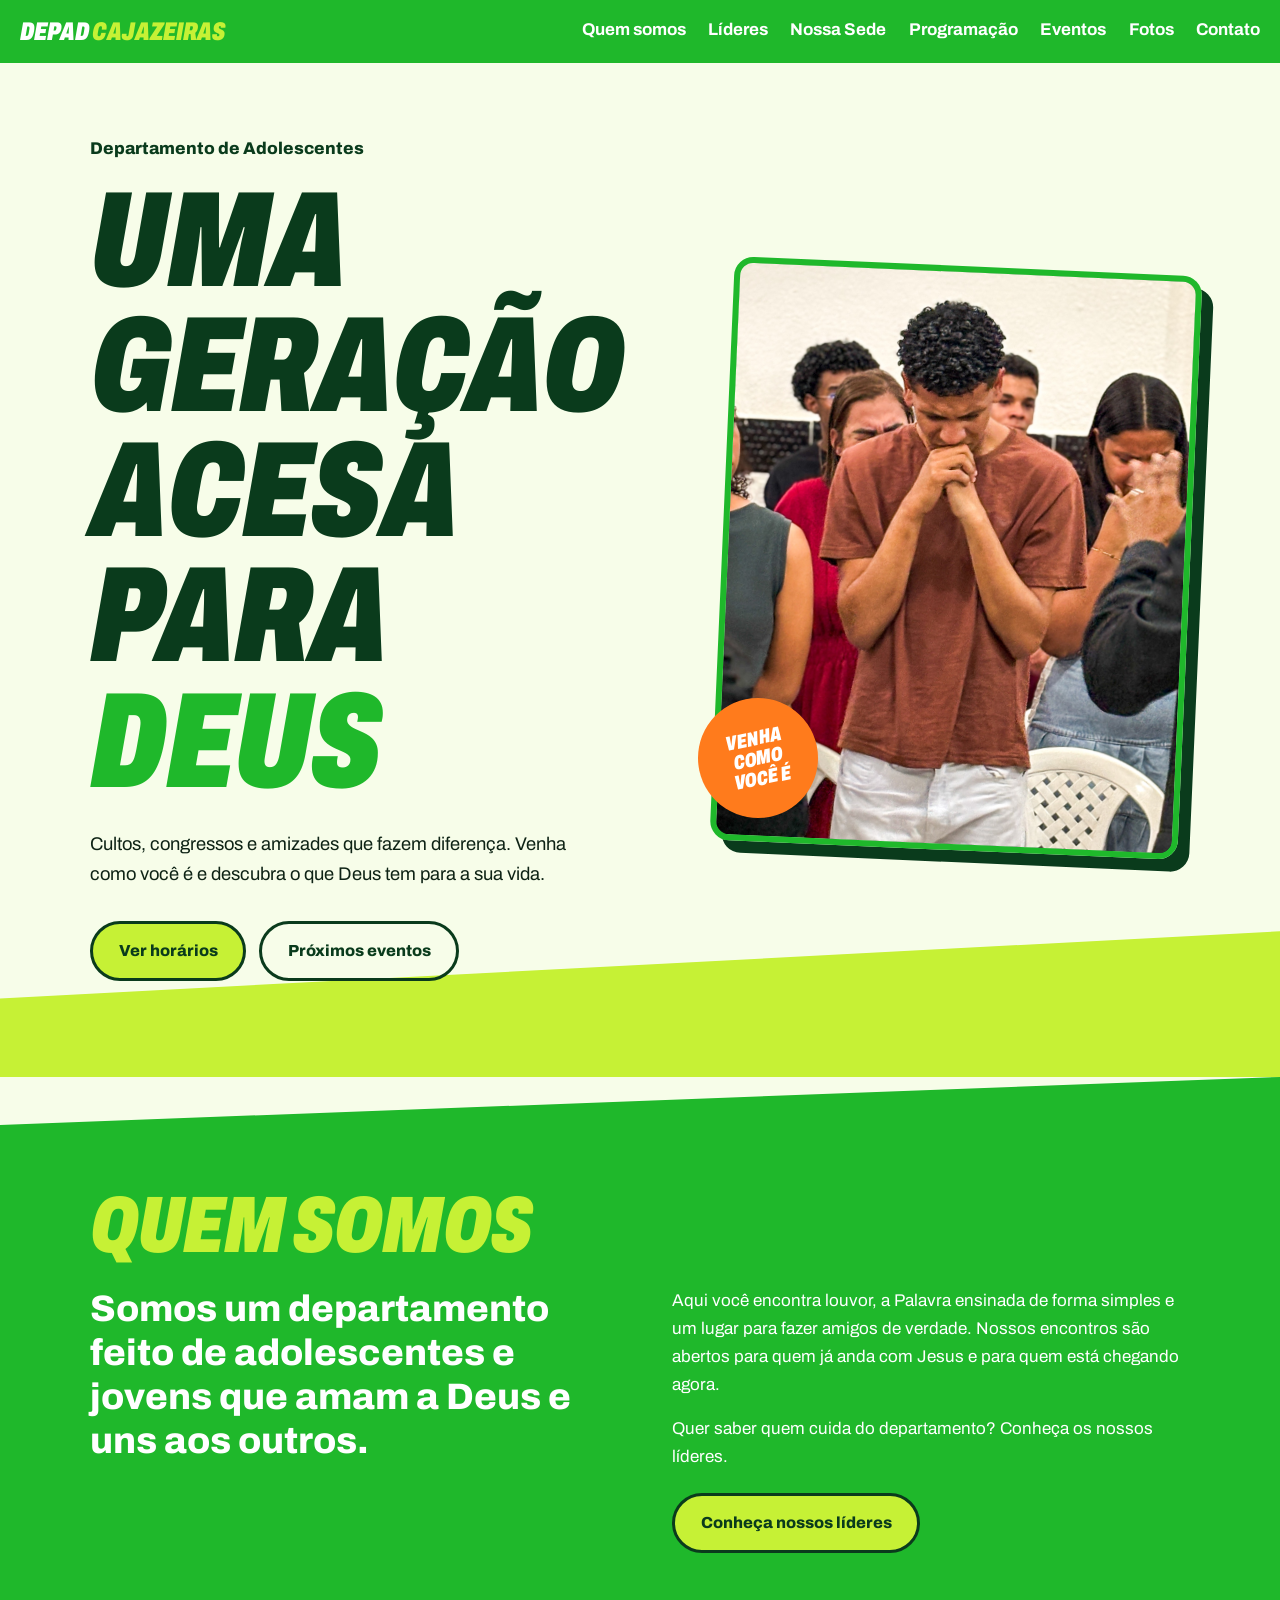
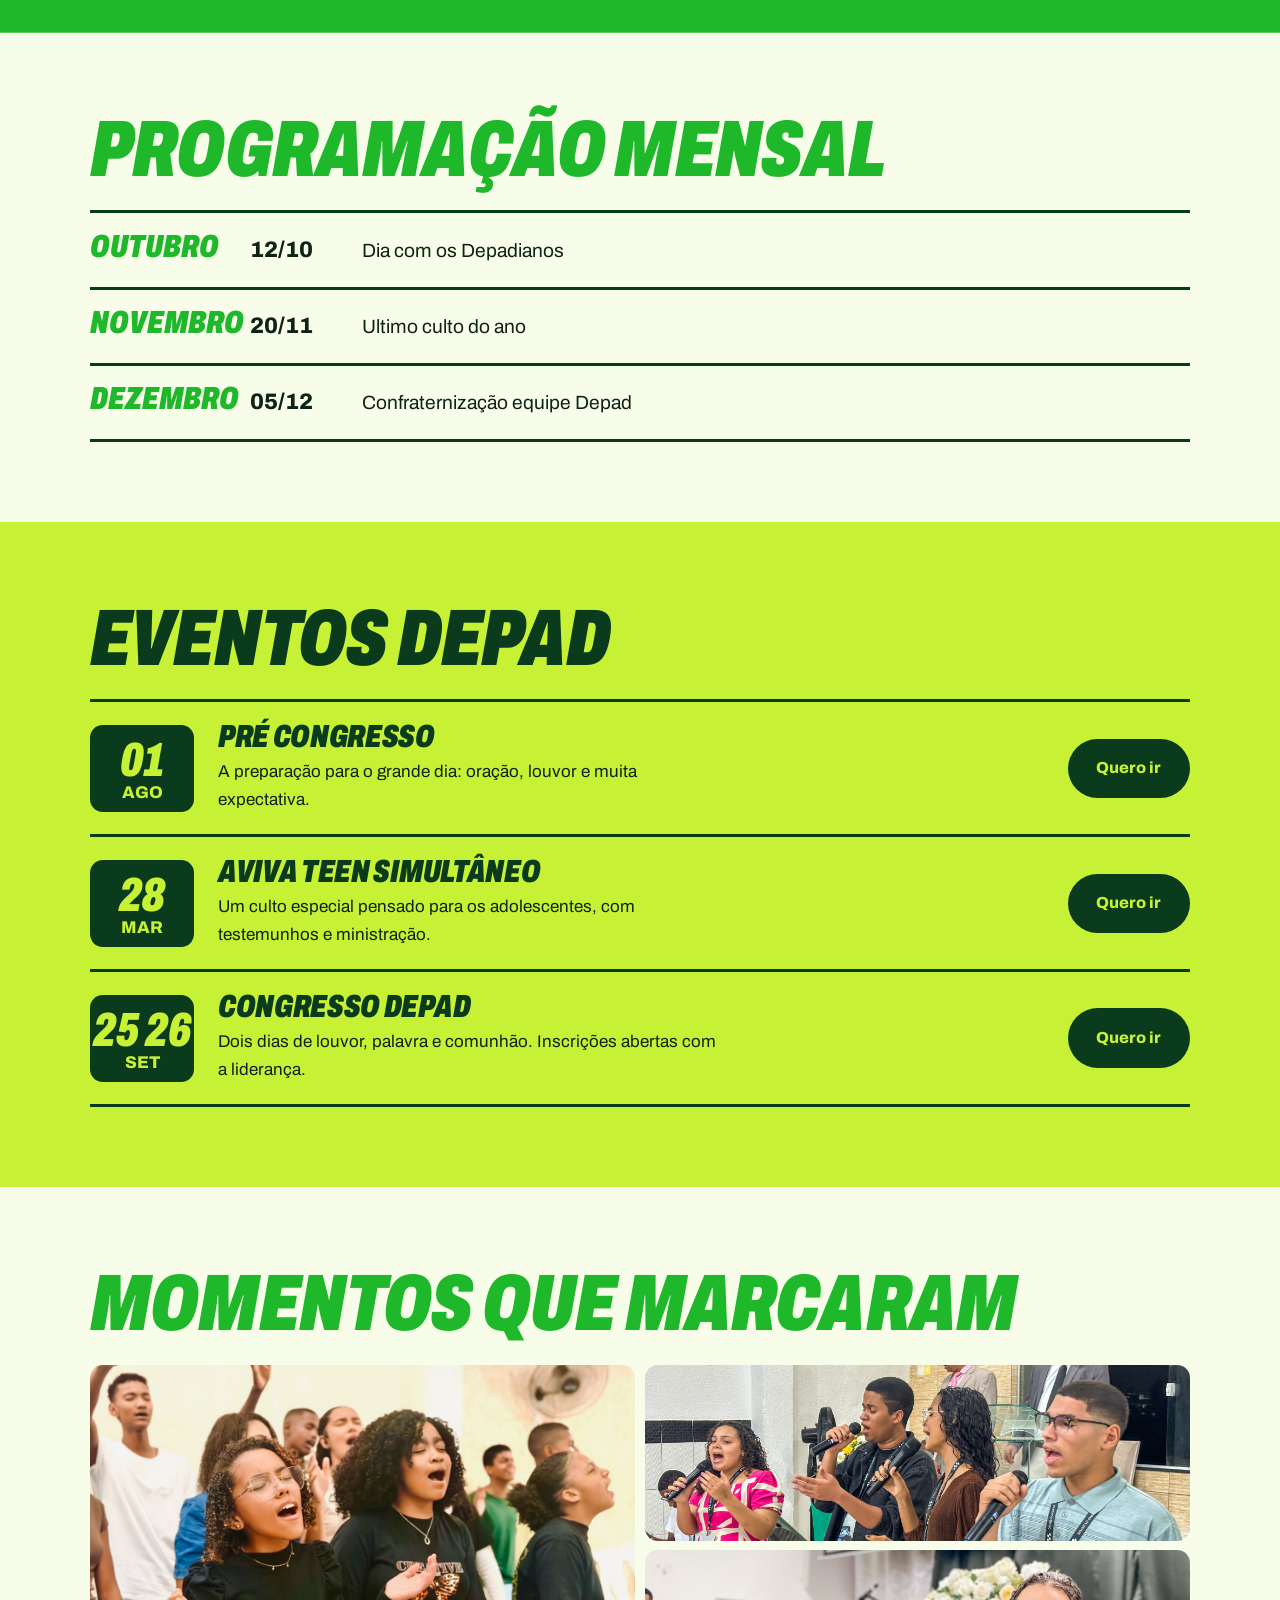
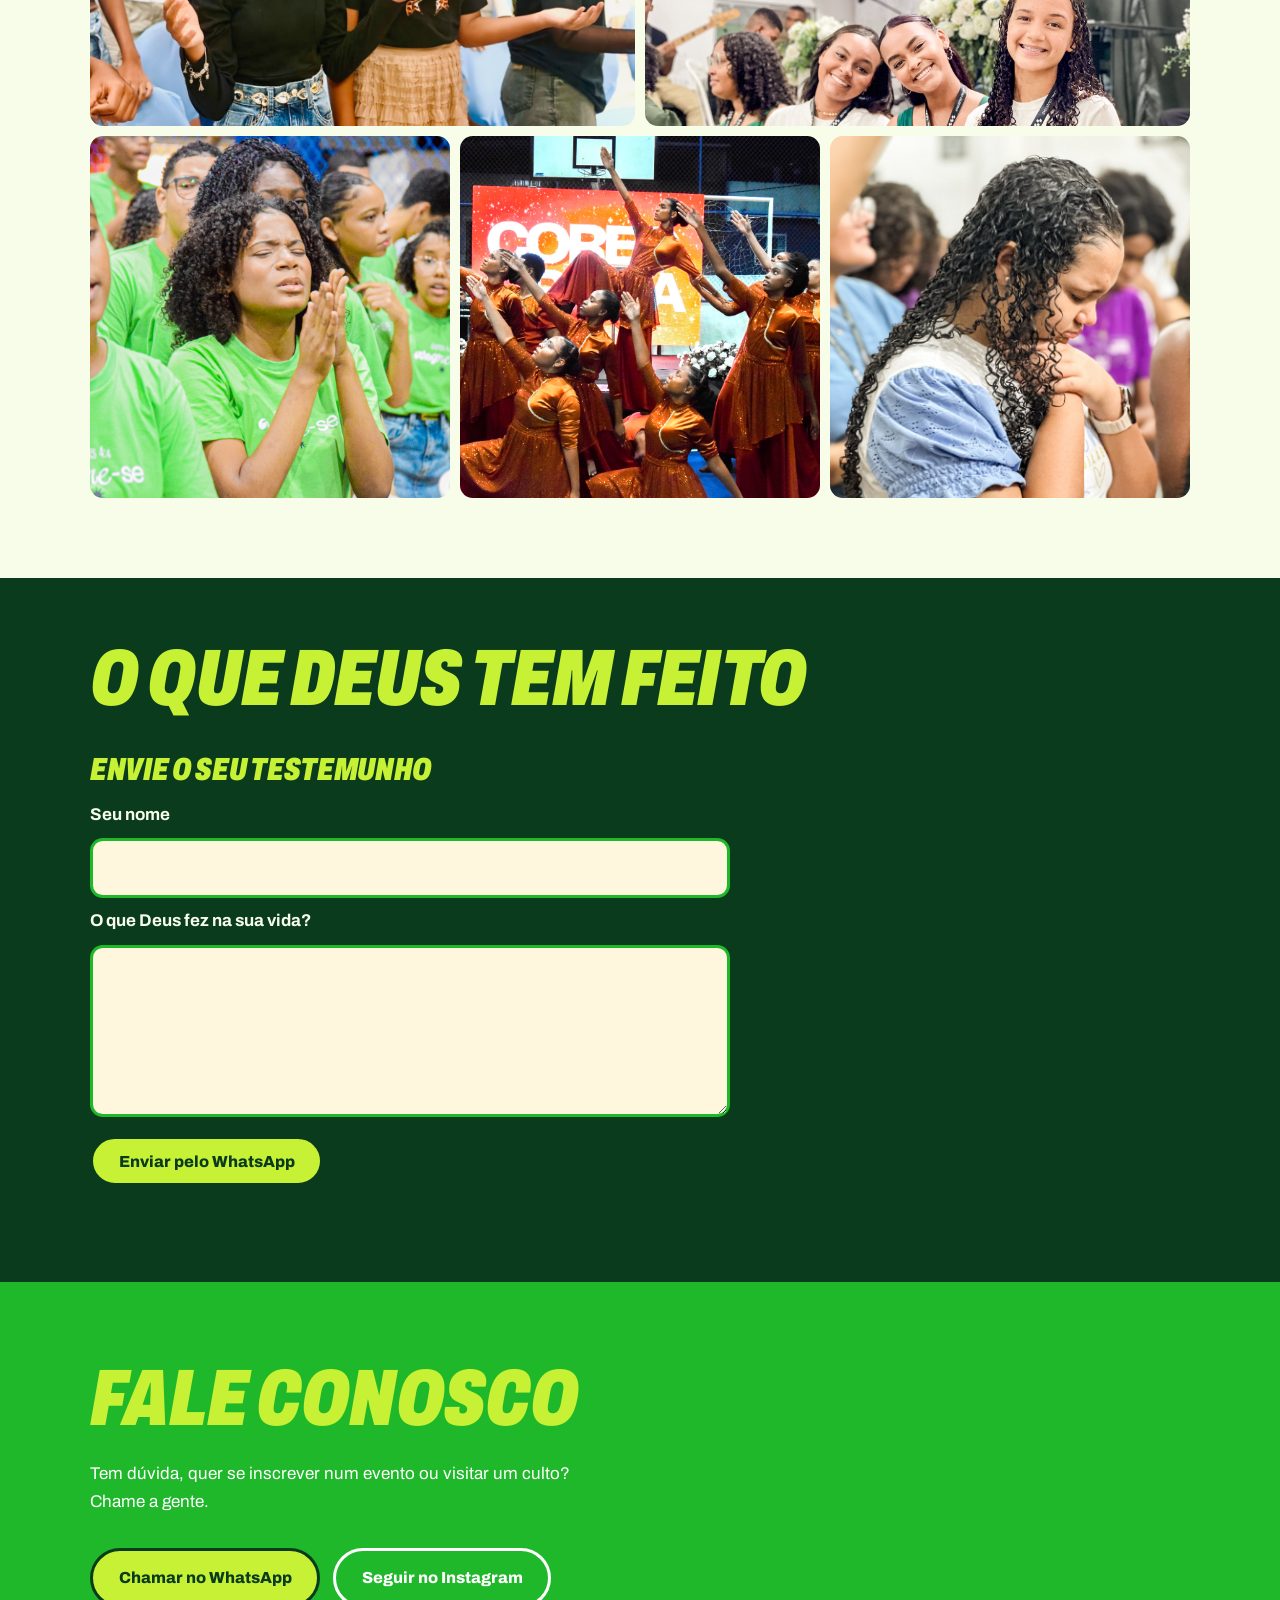
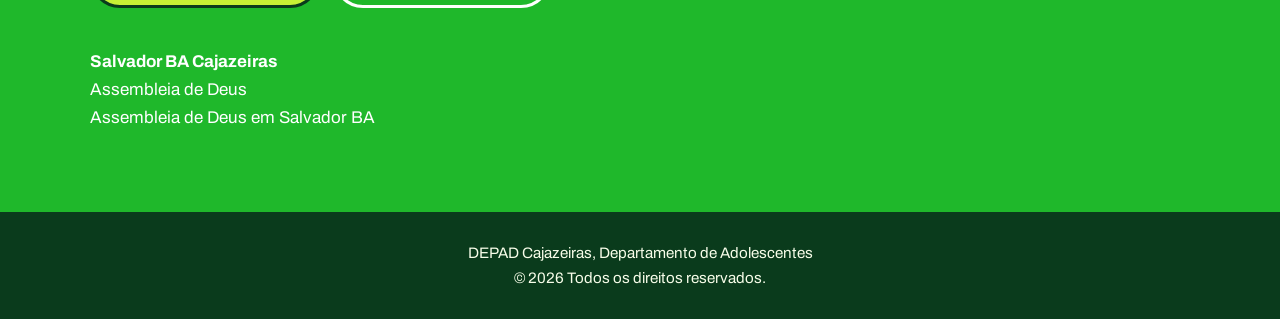
==== commit 4921aaaa: "Atualizando o nome da Igreja Sede" ====
--- a/index.html
+++ b/index.html
@@ -36,7 +36,7 @@
     <nav class="menu" id="menu-principal" aria-label="Menu principal">
         <a href="#sobre">Quem somos</a>
         <a href="lideres.html">Líderes</a>
-        <a href="sede.html">Igreja Sede</a>
+        <a href="sede.html">Nossa Sede</a>
         <a href="#programacao">Programação</a>
         <a href="#eventos">Eventos</a>
         <a href="#galeria">Fotos</a>
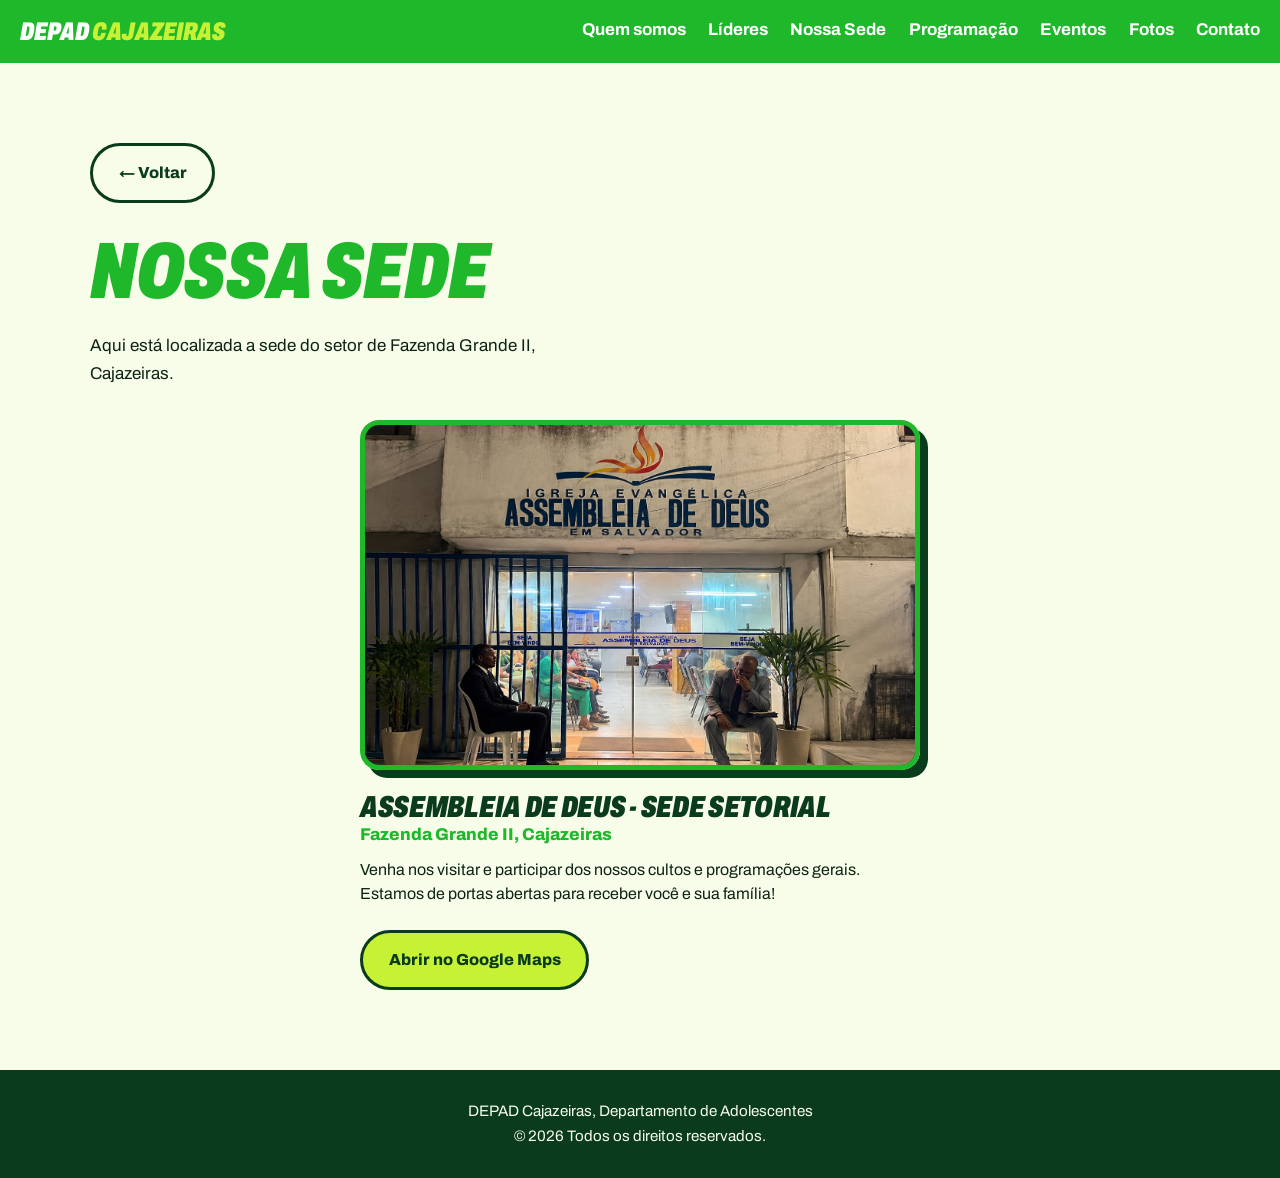
==== commit 3e9b75ae: "feat: adiciona pagina da Igreja Sede e atualiza menus" ====
--- a/index.html
+++ b/index.html
@@ -1,236 +1,144 @@
+
 <!DOCTYPE html>
+
 <html lang="pt-BR">
+
 <head>
+
     <script>document.documentElement.classList.add('js');</script>
+
     <script src="js/animacoes.js" defer></script>
+
     <script src="js/menu.js" defer></script>
+
     <meta charset="UTF-8">
+
     <meta name="viewport" content="width=device-width, initial-scale=1">
-    <title>DEPAD Cajazeiras | Adolescentes e Jovens</title>
-    <meta name="description" content="Site do departamento de adolescentes e jovens: horários, eventos, fotos e contato.">
+
+    <title>Nossa Sede | DEPAD Cajazeiras</title>
+
+
 
     <!-- Ícone e PWA -->
+
     <link rel="icon" href="img/favicon.png" type="image/png">
+
     <link rel="manifest" href="manifest.json">
+
     <meta name="theme-color" content="#0a3b1c">
 
-    <!-- Fonte (precisa de internet; se faltar, o navegador usa uma fonte parecida) -->
+
+
     <link rel="preconnect" href="https://fonts.googleapis.com">
+
     <link rel="preconnect" href="https://fonts.gstatic.com" crossorigin>
+
     <link href="https://fonts.googleapis.com/css2?family=Archivo:ital,wdth,wght@0,62..125,100..900;1,62..125,100..900&display=swap" rel="stylesheet">
 
+
+
     <link rel="stylesheet" href="css/style.css">
+
 </head>
+
 <body>
 
-<!-- ============ TOPO ============ -->
+
+
 <header class="topo">
-    <a class="logo" href="#inicio">DEPAD <span>Cajazeiras</span></a>
+
+    <a class="logo" href="index.html">DEPAD <span>Cajazeiras</span></a>
+
+
 
     <button class="menu-botao" type="button" aria-label="Abrir menu" aria-expanded="false" aria-controls="menu-principal">
+
         <span></span>
+
         <span></span>
+
         <span></span>
+
     </button>
 
+
+
     <nav class="menu" id="menu-principal" aria-label="Menu principal">
-        <a href="#sobre">Quem somos</a>
+
+        <a href="index.html#sobre">Quem somos</a>
+
         <a href="lideres.html">Líderes</a>
+
         <a href="sede.html">Nossa Sede</a>
-        <a href="#programacao">Programação</a>
-        <a href="#eventos">Eventos</a>
-        <a href="#galeria">Fotos</a>
-        <a href="#contato">Contato</a>
+
+        <a href="index.html#programacao">Programação</a>
+
+        <a href="index.html#eventos">Eventos</a>
+
+        <a href="index.html#galeria">Fotos</a>
+
+        <a href="index.html#contato">Contato</a>
+
     </nav>
+
 </header>
+
+
 
 <main>
 
-    <!-- ============ INÍCIO ============ -->
-    <section class="hero" id="inicio">
-        <div class="hero-texto">
-            <p class="hero-nome">Departamento de Adolescentes</p>
-            <h1>
-                <span>Uma geração</span>
-                <span>acesa para</span>
-                <span class="h1-verde">Deus</span>
-            </h1>
-            <p class="hero-chamada">
-                Cultos, congressos e amizades que fazem diferença. Venha como você é e descubra o que Deus tem para a sua vida.
-            </p>
-            <div class="hero-botoes">
-                <a class="botao botao-principal" href="#programacao">Ver horários</a>
-                <a class="botao botao-contorno" href="#eventos">Próximos eventos</a>
-            </div>
+    <section class="sede">
+
+        <div class="conteudo">
+
+            <a class="botao botao-contorno botao-voltar" href="index.html">&larr; Voltar</a>
+
+            <h2>Nossa Sede</h2>
+
+            <p class="intro">Aqui está localizada a sede do setor de Fazenda Grande II, Cajazeiras.</p>
+
+
+
+            <article class="sede-cartao">
+
+                <figure class="foto sede-foto">
+
+                    <img src="img/sede-fora.jpg" alt="Fachada da nossa Sede em Fazenda Grande II">
+
+                </figure>
+
+                <h3>Assembleia de Deus - Sede Setorial</h3>
+
+                <p class="cargo">Fazenda Grande II, Cajazeiras</p>
+
+                <p class="descricao">
+
+                    Venha nos visitar e participar dos nossos cultos e programações gerais. Estamos de portas abertas para receber você e sua família!
+
+                </p>
+
+                <a class="botao botao-principal" href="https://maps.app.goo.gl/CVBByDUo57SPDNMw9?g_st=aw" target="_blank" rel="noopener">Abrir no Google Maps</a>
+
+            </article>
+
         </div>
 
-        <div class="hero-foto">
-            <figure class="foto foto-grande">
-                <img src="img/foto-principal.jpg" alt="Você no Pré Congresso">
-            </figure>
-            <div class="selo" aria-hidden="true">Venha como você é</div>
-        </div>
-    </section>
-
-    <!-- ============ QUEM SOMOS ============ -->
-    <section class="sobre" id="sobre">
-        <div class="conteudo">
-            <h2>Quem somos</h2>
-            <div class="sobre-grade">
-                <p class="sobre-destaque">
-                    Somos um departamento feito de adolescentes e jovens que amam a Deus e uns aos outros.
-                </p>
-                <div class="sobre-texto">
-                    <p>
-                        Aqui você encontra louvor, a Palavra ensinada de forma simples e um lugar para fazer amigos de verdade. Nossos encontros são abertos para quem já anda com Jesus e para quem está chegando agora.
-                    </p>
-                    <p>
-                        Quer saber quem cuida do departamento? Conheça os nossos líderes.
-                    </p>
-                    <a class="botao botao-principal" href="lideres.html">Conheça nossos líderes</a>
-                </div>
-            </div>
-        </div>
-    </section>
-
-    <!-- ============ PROGRAMAÇÃO ============ -->
-    <section class="programacao" id="programacao">
-        <div class="conteudo">
-            <h2>Programação Mensal</h2>
-
-            <ul class="horarios">
-                <li>
-                    <span class="dia">Outubro</span>
-                    <span class="hora">12/10</span>
-                    <span class="atividade">Dia com os Depadianos</span>
-                </li>
-                <li>
-                    <span class="dia">Novembro</span>
-                    <span class="hora">20/11</span>
-                    <span class="atividade">Ultimo culto do ano</span>
-                </li>
-                <li>
-                    <span class="dia">Dezembro</span>
-                    <span class="hora">05/12</span>
-                    <span class="atividade">Confraternização equipe Depad</span>
-                </li>
-            </ul>
-        </div>
-    </section>
-
-    <!-- ============ EVENTOS ============ -->
-    <section class="eventos" id="eventos">
-        <div class="conteudo">
-            <h2>Eventos DEPAD</h2>
-
-            <article class="evento">
-                <div class="data">
-                    <strong>01</strong>
-                    <span>ago</span>
-                </div>
-                <div class="evento-info">
-                    <h3>Pré Congresso</h3>
-                    <p>A preparação para o grande dia: oração, louvor e muita expectativa.</p>
-                </div>
-                <a class="botao botao-escuro" href="https://wa.me/5571991155903?text=Ol%C3%A1!%20Gostaria%20de%20participar%20do%20Pr%C3%A9-congresso." target="_blank" rel="noopener">Quero ir</a>
-            </article>
-
-            <article class="evento">
-                <div class="data">
-                    <strong>28</strong>
-                    <span>mar</span>
-                </div>
-                <div class="evento-info">
-                    <h3>Aviva Teen Simultâneo</h3>
-                    <p>Um culto especial pensado para os adolescentes, com testemunhos e ministração.</p>
-                </div>
-                <a class="botao botao-escuro" href="https://wa.me/5571991155903?text=Ol%C3%A1!%20Gostaria%20de%20participar%20do%20Aviva%20Teen." target="_blank" rel="noopener">Quero ir</a>
-            </article>
-
-            <article class="evento">
-                <div class="data">
-                    <strong>25 26</strong>
-                    <span>set</span>
-                </div>
-                <div class="evento-info">
-                    <h3>Congresso DEPAD</h3>
-                    <p>Dois dias de louvor, palavra e comunhão. Inscrições abertas com a liderança.</p>
-                </div>
-                <a class="botao botao-escuro" href="https://wa.me/5571991155903?text=Ol%C3%A1!%20Gostaria%20de%20me%20inscrever%20no%20Congresso%20DEPAD%202026." target="_blank" rel="noopener">Quero ir</a>
-            </article>
-        </div>
-    </section>
-
-    <!-- ============ FOTOS ============ -->
-    <section class="galeria" id="galeria">
-        <div class="conteudo">
-            <h2>Momentos que marcaram</h2>
-        </div>
-
-        <div class="galeria-grade">
-            <figure class="foto g1"><img src="img/foto1.jpeg" alt="Você adorando"></figure>
-            <figure class="foto g2"><img src="img/foto2.jpg" alt="Dai glória ao Senhor"></figure>
-            <figure class="foto g3"><img src="img/foto3.jpg" alt="Fui criado para te adorar"></figure>
-            <figure class="foto g4"><img src="img/foto4.jpg" alt="Minha alma tem sede de ti"></figure>
-            <figure class="foto g5"><img src="img/foto5.jpg" alt="Adoração além das palavras"></figure>
-            <figure class="foto g6"><img src="img/foto6.jpg" alt="Alegre-se"></figure>
-        </div>
-    </section>
-
-    <!-- ============ TESTEMUNHO ============ -->
-    <section class="testemunho">
-        <div class="conteudo">
-            <h2>O que Deus tem feito</h2>
-
-            <form class="form-testemunho" id="form-testemunho">
-                <h3>Envie o seu testemunho</h3>
-
-                <label for="nome">Seu nome</label>
-                <input type="text" id="nome" required>
-
-                <label for="texto">O que Deus fez na sua vida?</label>
-                <textarea id="texto" rows="5" required></textarea>
-
-                <button class="botao botao-principal" type="submit">Enviar pelo WhatsApp</button>
-            </form>
-        </div>
-    </section>
-
-    <!-- ============ CONTATO ============ -->
-    <section class="contato" id="contato">
-        <div class="conteudo">
-            <h2>Fale conosco</h2>
-            <p class="intro">Tem dúvida, quer se inscrever num evento ou visitar um culto? Chame a gente.</p>
-
-            <div class="contato-links">
-                <a class="botao botao-principal" href="https://wa.me/5571991155903" target="_blank" rel="noopener">Chamar no WhatsApp</a>
-                <a class="botao botao-contorno-claro" href="https://www.instagram.com/depadcajazeiras/" target="_blank" rel="noopener">Seguir no Instagram</a>
-            </div>
-
-            <p class="endereco">
-                <strong>Salvador BA Cajazeiras</strong><br>
-                Assembleia de Deus<br>
-                Assembleia de Deus em Salvador BA
-            </p>
-        </div>
     </section>
 
 </main>
 
-<!-- ============ RODAPÉ ============ -->
+
+
 <footer class="rodape">
+
     <p>DEPAD Cajazeiras, Departamento de Adolescentes</p>
+
     <p>© 2026 Todos os direitos reservados.</p>
+
 </footer>
 
-<script>
-    document.getElementById('form-testemunho').addEventListener('submit', function (e) {
-        e.preventDefault();
-        var nome = document.getElementById('nome').value.trim();
-        var texto = document.getElementById('texto').value.trim();
-        var mensagem = 'Testemunho de ' + nome + ':\n\n' + texto;
-        window.open('https://wa.me/5571991155903?text=' + encodeURIComponent(mensagem), '_blank');
-    });
-</script>
+
+
 </body>
+
 </html>
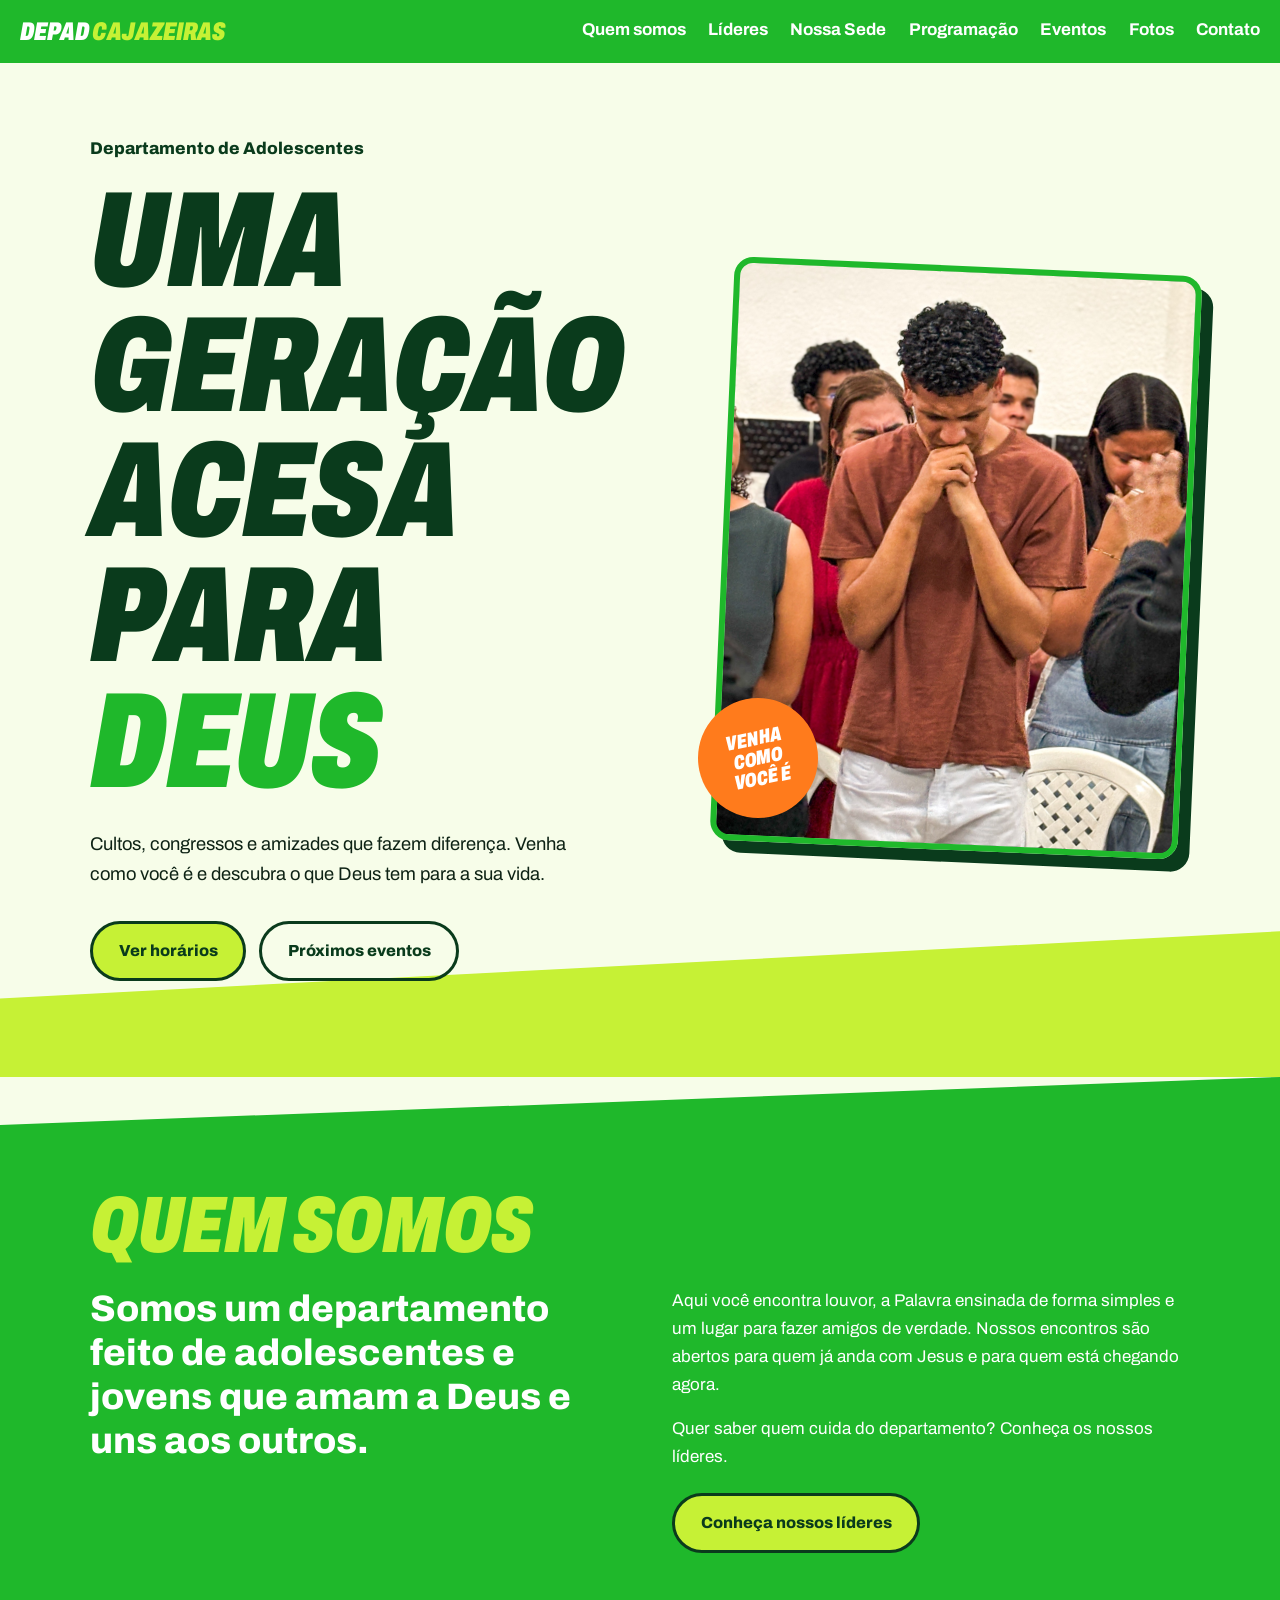
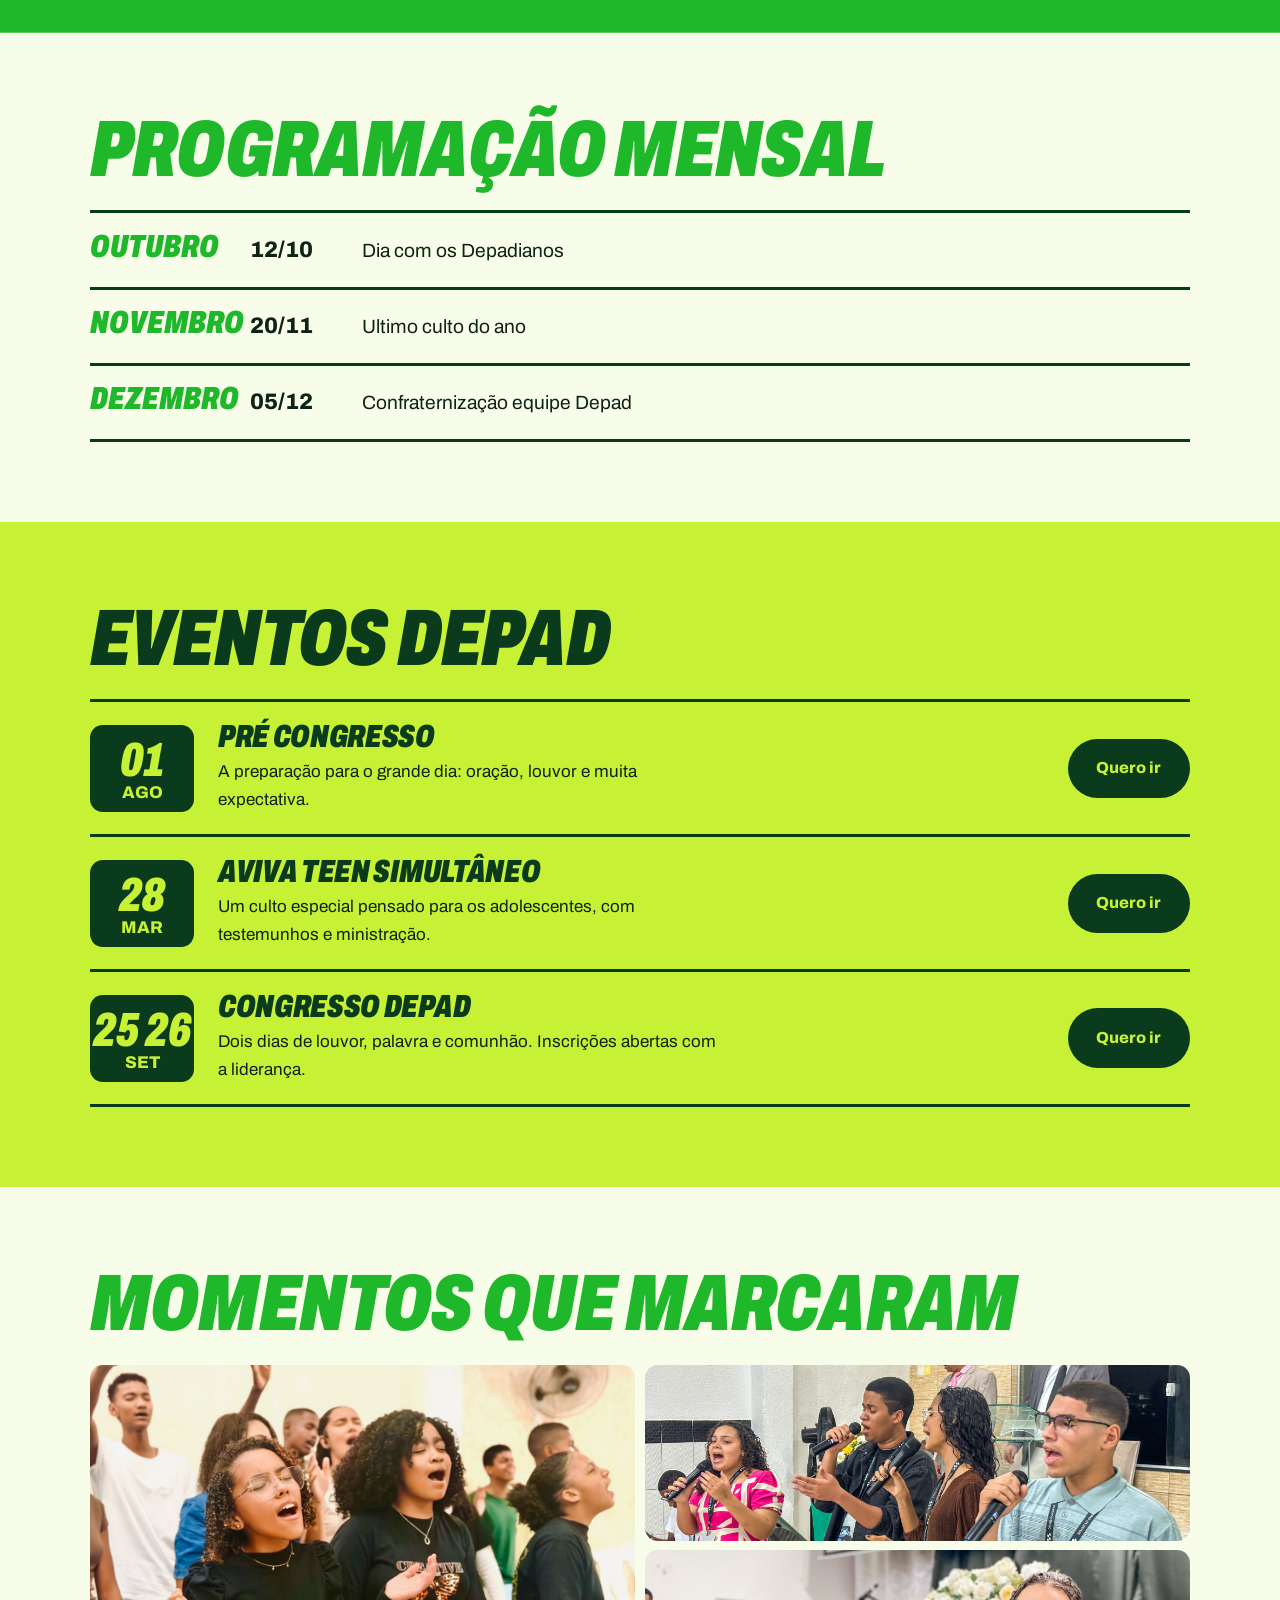
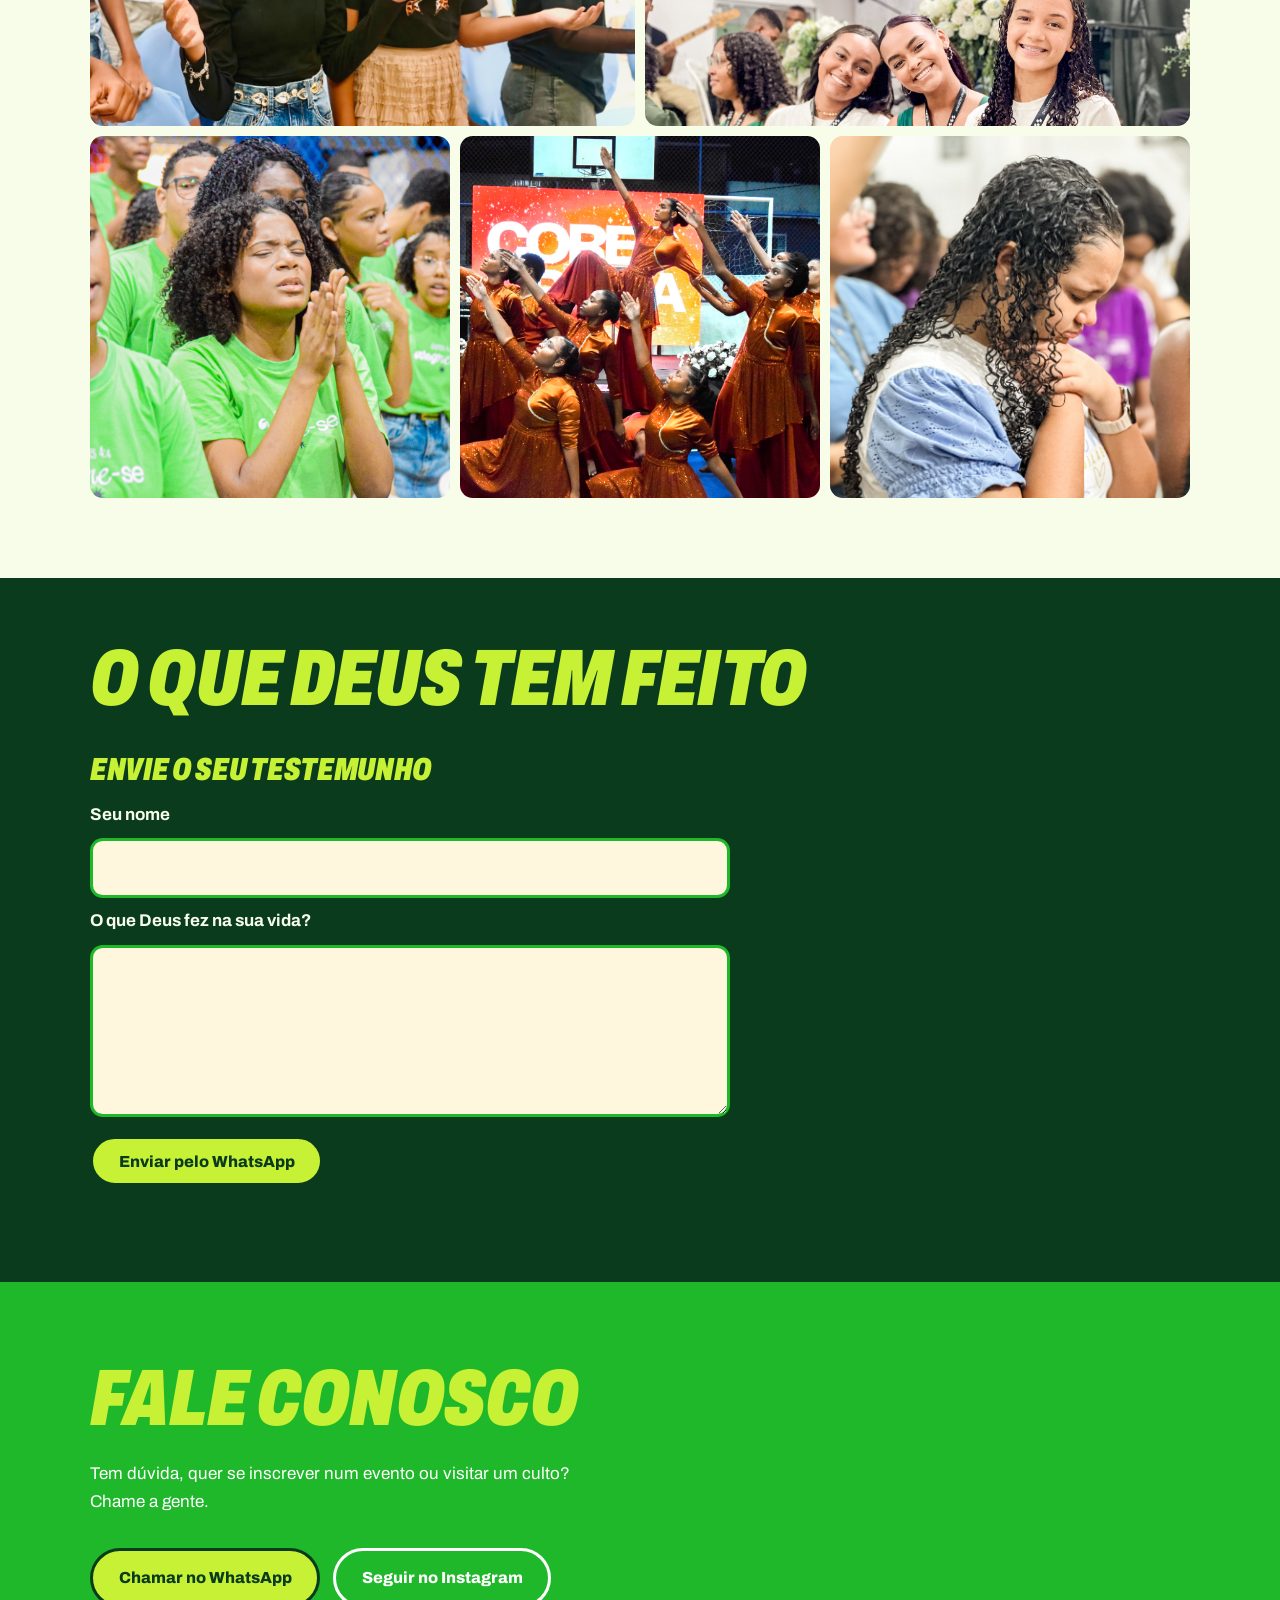
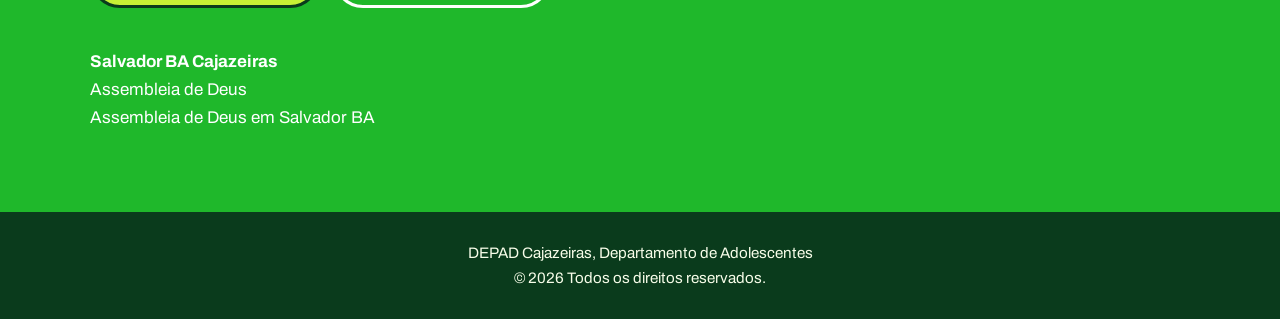
==== commit 25e1e418: "Ajusta menu e index" ====
--- a/index.html
+++ b/index.html
@@ -1,144 +1,236 @@
-
 <!DOCTYPE html>
-
 <html lang="pt-BR">
-
 <head>
-
     <script>document.documentElement.classList.add('js');</script>
-
     <script src="js/animacoes.js" defer></script>
-
     <script src="js/menu.js" defer></script>
-
     <meta charset="UTF-8">
-
     <meta name="viewport" content="width=device-width, initial-scale=1">
-
-    <title>Nossa Sede | DEPAD Cajazeiras</title>
-
-
+    <title>DEPAD Cajazeiras | Adolescentes e Jovens</title>
+    <meta name="description" content="Site do departamento de adolescentes e jovens: horários, eventos, fotos e contato.">
 
     <!-- Ícone e PWA -->
-
     <link rel="icon" href="img/favicon.png" type="image/png">
-
     <link rel="manifest" href="manifest.json">
-
     <meta name="theme-color" content="#0a3b1c">
 
-
-
+    <!-- Fonte (precisa de internet; se faltar, o navegador usa uma fonte parecida) -->
     <link rel="preconnect" href="https://fonts.googleapis.com">
-
     <link rel="preconnect" href="https://fonts.gstatic.com" crossorigin>
-
     <link href="https://fonts.googleapis.com/css2?family=Archivo:ital,wdth,wght@0,62..125,100..900;1,62..125,100..900&display=swap" rel="stylesheet">
 
-
-
     <link rel="stylesheet" href="css/style.css">
-
 </head>
-
 <body>
 
-
-
+<!-- ============ TOPO ============ -->
 <header class="topo">
-
-    <a class="logo" href="index.html">DEPAD <span>Cajazeiras</span></a>
-
-
+    <a class="logo" href="#inicio">DEPAD <span>Cajazeiras</span></a>
 
     <button class="menu-botao" type="button" aria-label="Abrir menu" aria-expanded="false" aria-controls="menu-principal">
-
         <span></span>
-
         <span></span>
-
         <span></span>
-
     </button>
 
-
-
     <nav class="menu" id="menu-principal" aria-label="Menu principal">
-
-        <a href="index.html#sobre">Quem somos</a>
-
+        <a href="#sobre">Quem somos</a>
         <a href="lideres.html">Líderes</a>
-
         <a href="sede.html">Nossa Sede</a>
-
-        <a href="index.html#programacao">Programação</a>
-
-        <a href="index.html#eventos">Eventos</a>
-
-        <a href="index.html#galeria">Fotos</a>
-
-        <a href="index.html#contato">Contato</a>
-
+        <a href="#programacao">Programação</a>
+        <a href="#eventos">Eventos</a>
+        <a href="#galeria">Fotos</a>
+        <a href="#contato">Contato</a>
     </nav>
-
 </header>
 
-
-
 <main>
 
-    <section class="sede">
-
-        <div class="conteudo">
-
-            <a class="botao botao-contorno botao-voltar" href="index.html">&larr; Voltar</a>
-
-            <h2>Nossa Sede</h2>
-
-            <p class="intro">Aqui está localizada a sede do setor de Fazenda Grande II, Cajazeiras.</p>
-
-
-
-            <article class="sede-cartao">
-
-                <figure class="foto sede-foto">
-
-                    <img src="img/sede-fora.jpg" alt="Fachada da nossa Sede em Fazenda Grande II">
-
-                </figure>
-
-                <h3>Assembleia de Deus - Sede Setorial</h3>
-
-                <p class="cargo">Fazenda Grande II, Cajazeiras</p>
-
-                <p class="descricao">
-
-                    Venha nos visitar e participar dos nossos cultos e programações gerais. Estamos de portas abertas para receber você e sua família!
-
+    <!-- ============ INÍCIO ============ -->
+    <section class="hero" id="inicio">
+        <div class="hero-texto">
+            <p class="hero-nome">Departamento de Adolescentes</p>
+            <h1>
+                <span>Uma geração</span>
+                <span>acesa para</span>
+                <span class="h1-verde">Deus</span>
+            </h1>
+            <p class="hero-chamada">
+                Cultos, congressos e amizades que fazem diferença. Venha como você é e descubra o que Deus tem para a sua vida.
+            </p>
+            <div class="hero-botoes">
+                <a class="botao botao-principal" href="#programacao">Ver horários</a>
+                <a class="botao botao-contorno" href="#eventos">Próximos eventos</a>
+            </div>
+        </div>
+
+        <div class="hero-foto">
+            <figure class="foto foto-grande">
+                <img src="img/foto-principal.jpg" alt="Você no Pré Congresso">
+            </figure>
+            <div class="selo" aria-hidden="true">Venha como você é</div>
+        </div>
+    </section>
+
+    <!-- ============ QUEM SOMOS ============ -->
+    <section class="sobre" id="sobre">
+        <div class="conteudo">
+            <h2>Quem somos</h2>
+            <div class="sobre-grade">
+                <p class="sobre-destaque">
+                    Somos um departamento feito de adolescentes e jovens que amam a Deus e uns aos outros.
                 </p>
-
-                <a class="botao botao-principal" href="https://maps.app.goo.gl/CVBByDUo57SPDNMw9?g_st=aw" target="_blank" rel="noopener">Abrir no Google Maps</a>
-
+                <div class="sobre-texto">
+                    <p>
+                        Aqui você encontra louvor, a Palavra ensinada de forma simples e um lugar para fazer amigos de verdade. Nossos encontros são abertos para quem já anda com Jesus e para quem está chegando agora.
+                    </p>
+                    <p>
+                        Quer saber quem cuida do departamento? Conheça os nossos líderes.
+                    </p>
+                    <a class="botao botao-principal" href="lideres.html">Conheça nossos líderes</a>
+                </div>
+            </div>
+        </div>
+    </section>
+
+    <!-- ============ PROGRAMAÇÃO ============ -->
+    <section class="programacao" id="programacao">
+        <div class="conteudo">
+            <h2>Programação Mensal</h2>
+
+            <ul class="horarios">
+                <li>
+                    <span class="dia">Outubro</span>
+                    <span class="hora">12/10</span>
+                    <span class="atividade">Dia com os Depadianos</span>
+                </li>
+                <li>
+                    <span class="dia">Novembro</span>
+                    <span class="hora">20/11</span>
+                    <span class="atividade">Ultimo culto do ano</span>
+                </li>
+                <li>
+                    <span class="dia">Dezembro</span>
+                    <span class="hora">05/12</span>
+                    <span class="atividade">Confraternização equipe Depad</span>
+                </li>
+            </ul>
+        </div>
+    </section>
+
+    <!-- ============ EVENTOS ============ -->
+    <section class="eventos" id="eventos">
+        <div class="conteudo">
+            <h2>Eventos DEPAD</h2>
+
+            <article class="evento">
+                <div class="data">
+                    <strong>01</strong>
+                    <span>ago</span>
+                </div>
+                <div class="evento-info">
+                    <h3>Pré Congresso</h3>
+                    <p>A preparação para o grande dia: oração, louvor e muita expectativa.</p>
+                </div>
+                <a class="botao botao-escuro" href="https://wa.me/5571991155903?text=Ol%C3%A1!%20Gostaria%20de%20participar%20do%20Pr%C3%A9-congresso." target="_blank" rel="noopener">Quero ir</a>
             </article>
 
-        </div>
-
+            <article class="evento">
+                <div class="data">
+                    <strong>28</strong>
+                    <span>mar</span>
+                </div>
+                <div class="evento-info">
+                    <h3>Aviva Teen Simultâneo</h3>
+                    <p>Um culto especial pensado para os adolescentes, com testemunhos e ministração.</p>
+                </div>
+                <a class="botao botao-escuro" href="https://wa.me/5571991155903?text=Ol%C3%A1!%20Gostaria%20de%20participar%20do%20Aviva%20Teen." target="_blank" rel="noopener">Quero ir</a>
+            </article>
+
+            <article class="evento">
+                <div class="data">
+                    <strong>25 26</strong>
+                    <span>set</span>
+                </div>
+                <div class="evento-info">
+                    <h3>Congresso DEPAD</h3>
+                    <p>Dois dias de louvor, palavra e comunhão. Inscrições abertas com a liderança.</p>
+                </div>
+                <a class="botao botao-escuro" href="https://wa.me/5571991155903?text=Ol%C3%A1!%20Gostaria%20de%20me%20inscrever%20no%20Congresso%20DEPAD%202026." target="_blank" rel="noopener">Quero ir</a>
+            </article>
+        </div>
+    </section>
+
+    <!-- ============ FOTOS ============ -->
+    <section class="galeria" id="galeria">
+        <div class="conteudo">
+            <h2>Momentos que marcaram</h2>
+        </div>
+
+        <div class="galeria-grade">
+            <figure class="foto g1"><img src="img/foto1.jpeg" alt="Você adorando"></figure>
+            <figure class="foto g2"><img src="img/foto2.jpg" alt="Dai glória ao Senhor"></figure>
+            <figure class="foto g3"><img src="img/foto3.jpg" alt="Fui criado para te adorar"></figure>
+            <figure class="foto g4"><img src="img/foto4.jpg" alt="Minha alma tem sede de ti"></figure>
+            <figure class="foto g5"><img src="img/foto5.jpg" alt="Adoração além das palavras"></figure>
+            <figure class="foto g6"><img src="img/foto6.jpg" alt="Alegre-se"></figure>
+        </div>
+    </section>
+
+    <!-- ============ TESTEMUNHO ============ -->
+    <section class="testemunho">
+        <div class="conteudo">
+            <h2>O que Deus tem feito</h2>
+
+            <form class="form-testemunho" id="form-testemunho">
+                <h3>Envie o seu testemunho</h3>
+
+                <label for="nome">Seu nome</label>
+                <input type="text" id="nome" required>
+
+                <label for="texto">O que Deus fez na sua vida?</label>
+                <textarea id="texto" rows="5" required></textarea>
+
+                <button class="botao botao-principal" type="submit">Enviar pelo WhatsApp</button>
+            </form>
+        </div>
+    </section>
+
+    <!-- ============ CONTATO ============ -->
+    <section class="contato" id="contato">
+        <div class="conteudo">
+            <h2>Fale conosco</h2>
+            <p class="intro">Tem dúvida, quer se inscrever num evento ou visitar um culto? Chame a gente.</p>
+
+            <div class="contato-links">
+                <a class="botao botao-principal" href="https://wa.me/5571991155903" target="_blank" rel="noopener">Chamar no WhatsApp</a>
+                <a class="botao botao-contorno-claro" href="https://www.instagram.com/depadcajazeiras/" target="_blank" rel="noopener">Seguir no Instagram</a>
+            </div>
+
+            <p class="endereco">
+                <strong>Salvador BA Cajazeiras</strong><br>
+                Assembleia de Deus<br>
+                Assembleia de Deus em Salvador BA
+            </p>
+        </div>
     </section>
 
 </main>
 
-
-
+<!-- ============ RODAPÉ ============ -->
 <footer class="rodape">
-
     <p>DEPAD Cajazeiras, Departamento de Adolescentes</p>
-
     <p>© 2026 Todos os direitos reservados.</p>
-
 </footer>
 
-
-
+<script>
+    document.getElementById('form-testemunho').addEventListener('submit', function (e) {
+        e.preventDefault();
+        var nome = document.getElementById('nome').value.trim();
+        var texto = document.getElementById('texto').value.trim();
+        var mensagem = 'Testemunho de ' + nome + ':\n\n' + texto;
+        window.open('https://wa.me/5571991155903?text=' + encodeURIComponent(mensagem), '_blank');
+    });
+</script>
 </body>
-
 </html>
--- a/css/style.css
+++ b/css/style.css
@@ -665,7 +665,7 @@
     /* tracinhos mudam de largura e cor ao passar o mouse */
     .menu-botao span {
         transition: transform 0.3s ease, opacity 0.2s ease,
-                    width 0.3s ease, background-color 0.3s ease;
+        width 0.3s ease, background-color 0.3s ease;
     }
     .menu-botao:hover span { background: var(--lime); }
     .menu-botao:hover span:nth-child(1) { width: 1.1rem; }
@@ -700,9 +700,9 @@
         opacity: 0;
         transform: translateX(-1rem);
         transition: opacity 0.35s ease,
-                    transform 0.45s cubic-bezier(0.34, 1.56, 0.64, 1),
-                    background-color 0.2s ease,
-                    padding-left 0.25s ease;
+        transform 0.45s cubic-bezier(0.34, 1.56, 0.64, 1),
+        background-color 0.2s ease,
+        padding-left 0.25s ease;
     }
     .js .menu.aberto a { opacity: 1; transform: none; }
     .js .menu.aberto a:nth-child(1) { transition-delay: 0.05s; }
@@ -745,4 +745,4 @@
     .js .menu,
     .js .menu a,
     .js .menu a::before { transition: none; }
-}
+}
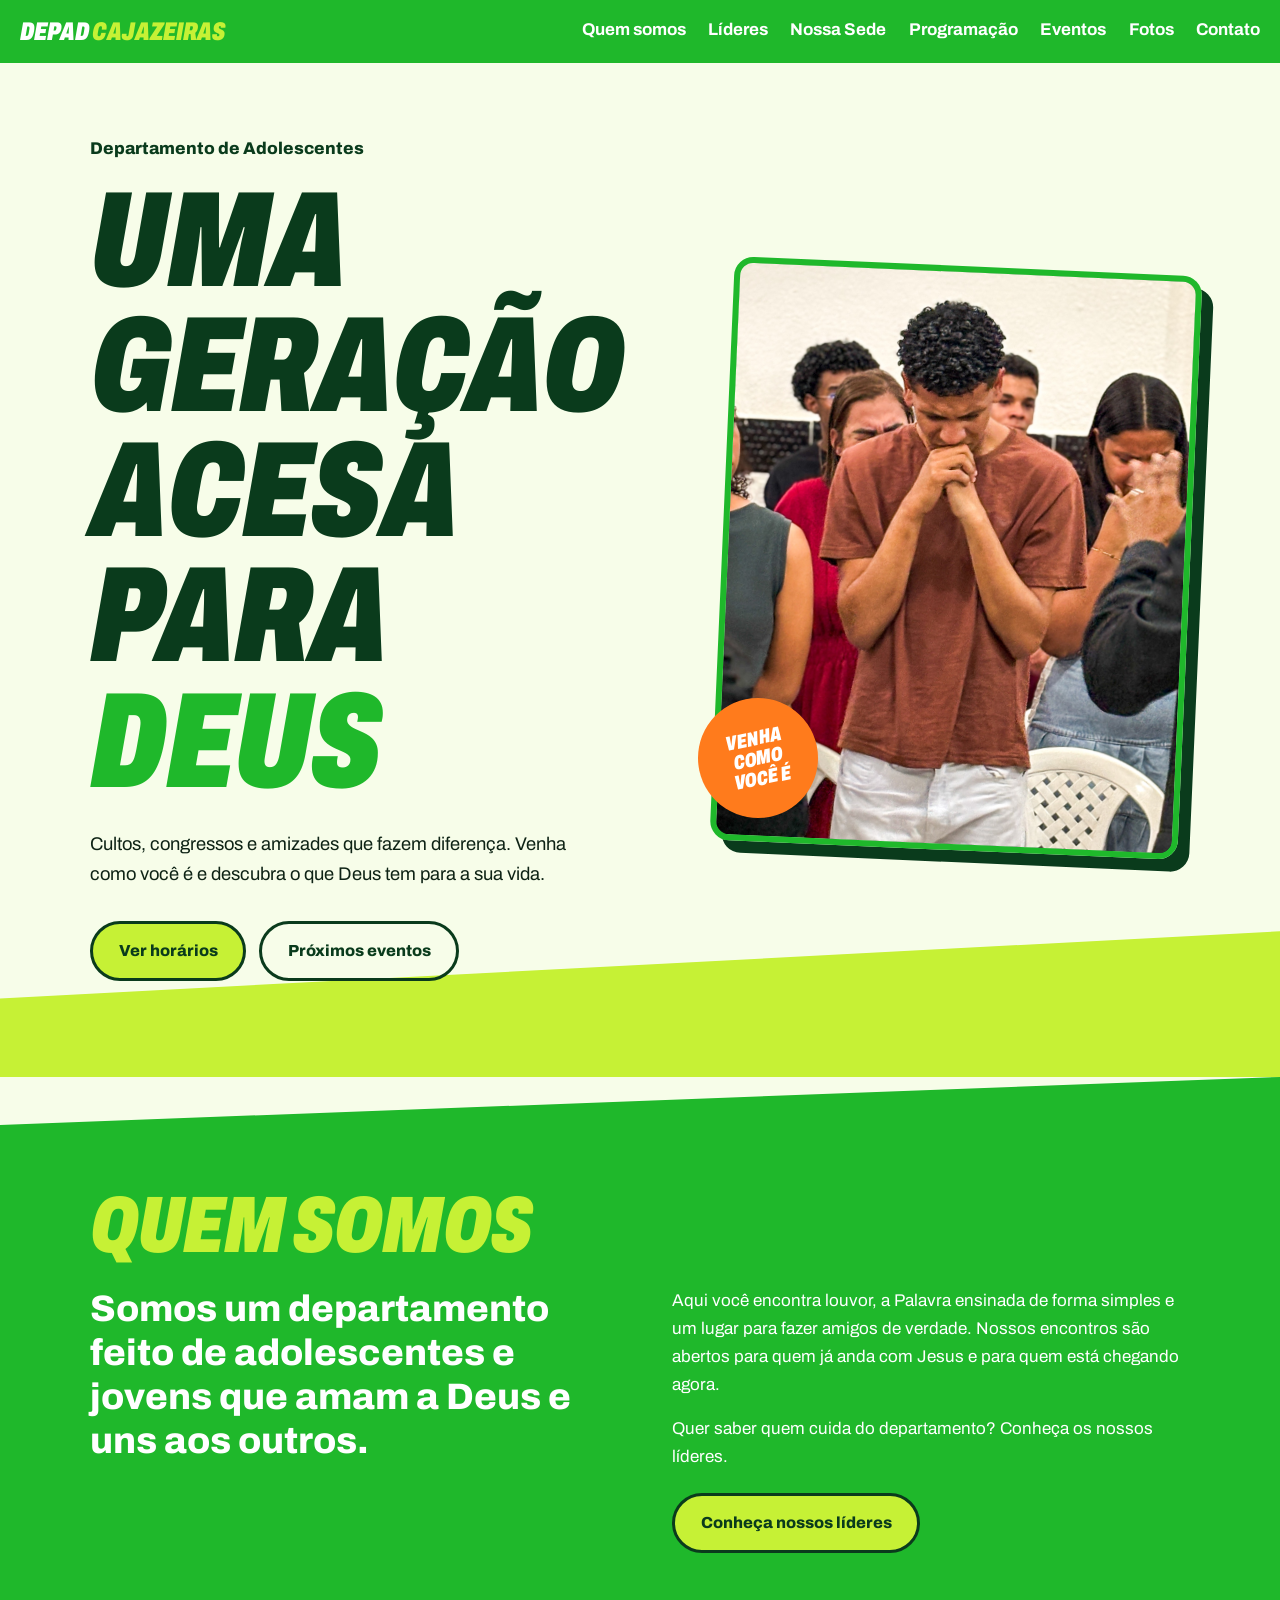
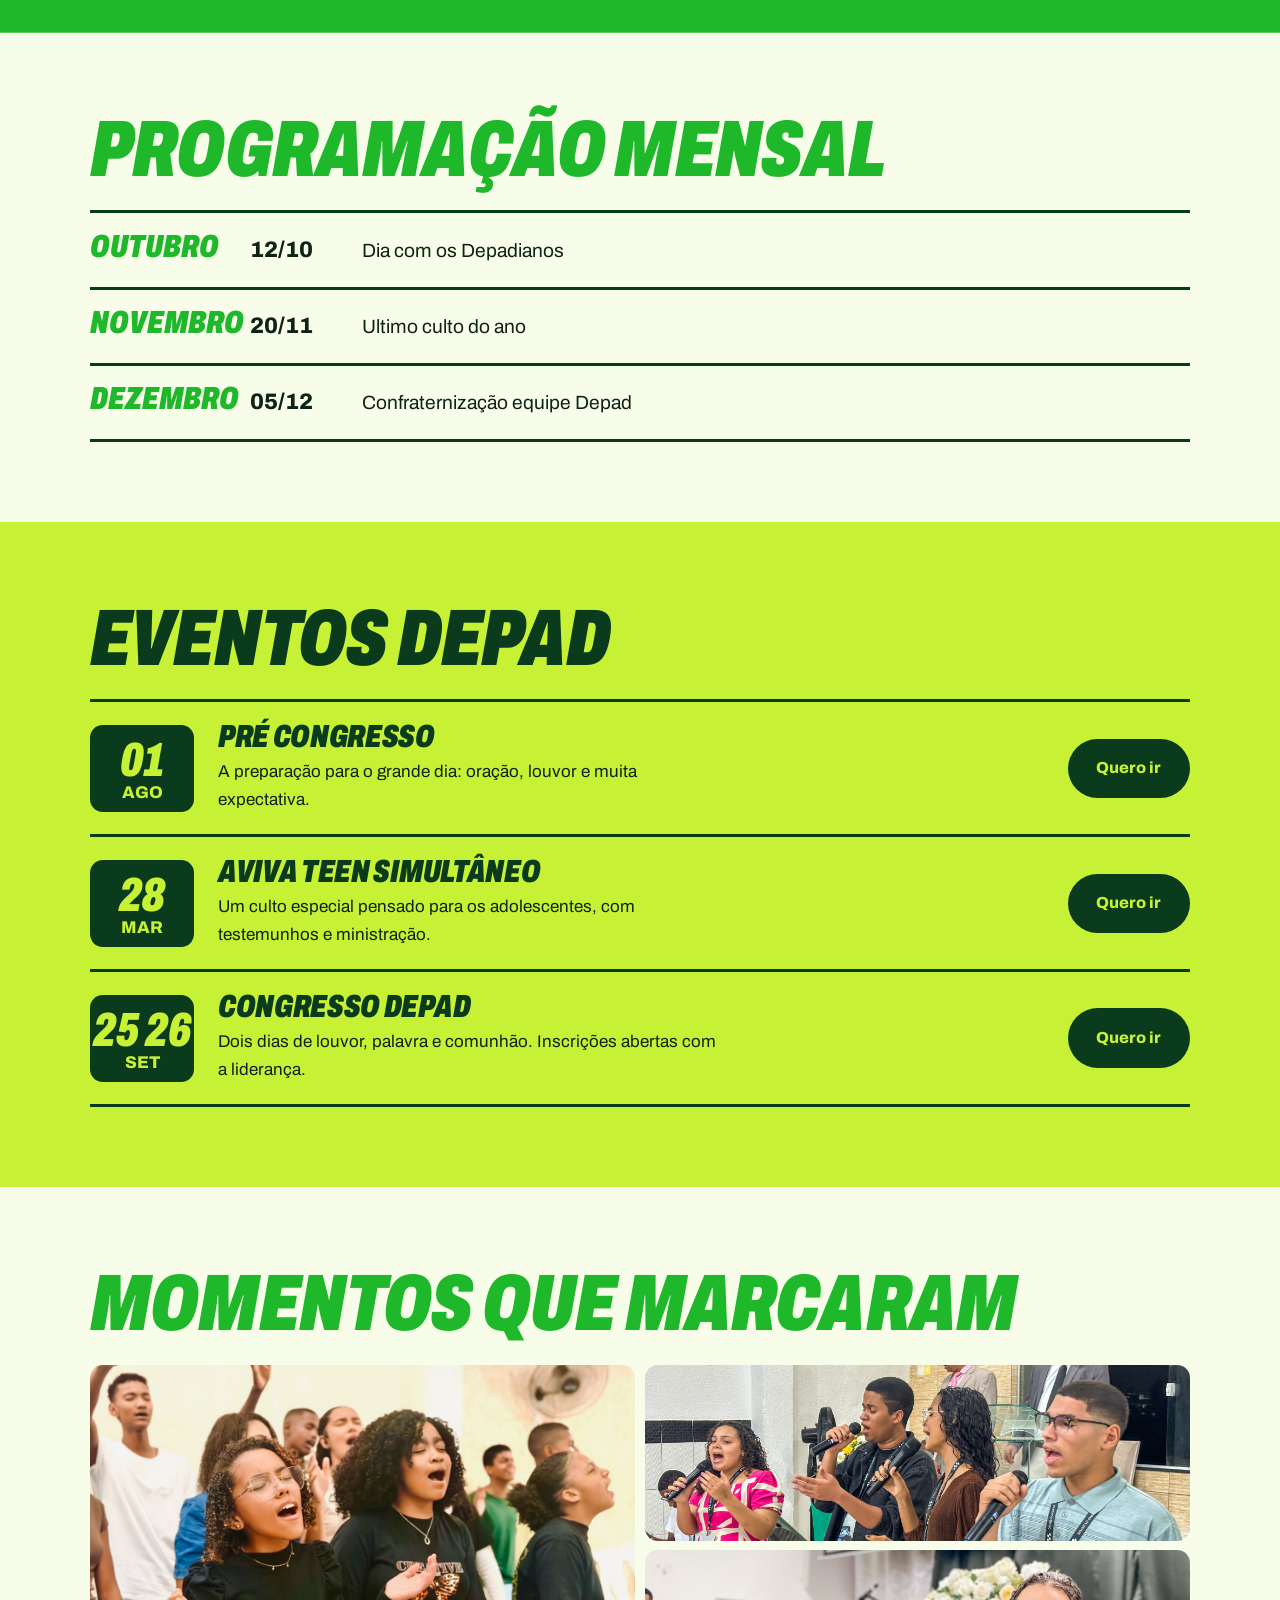
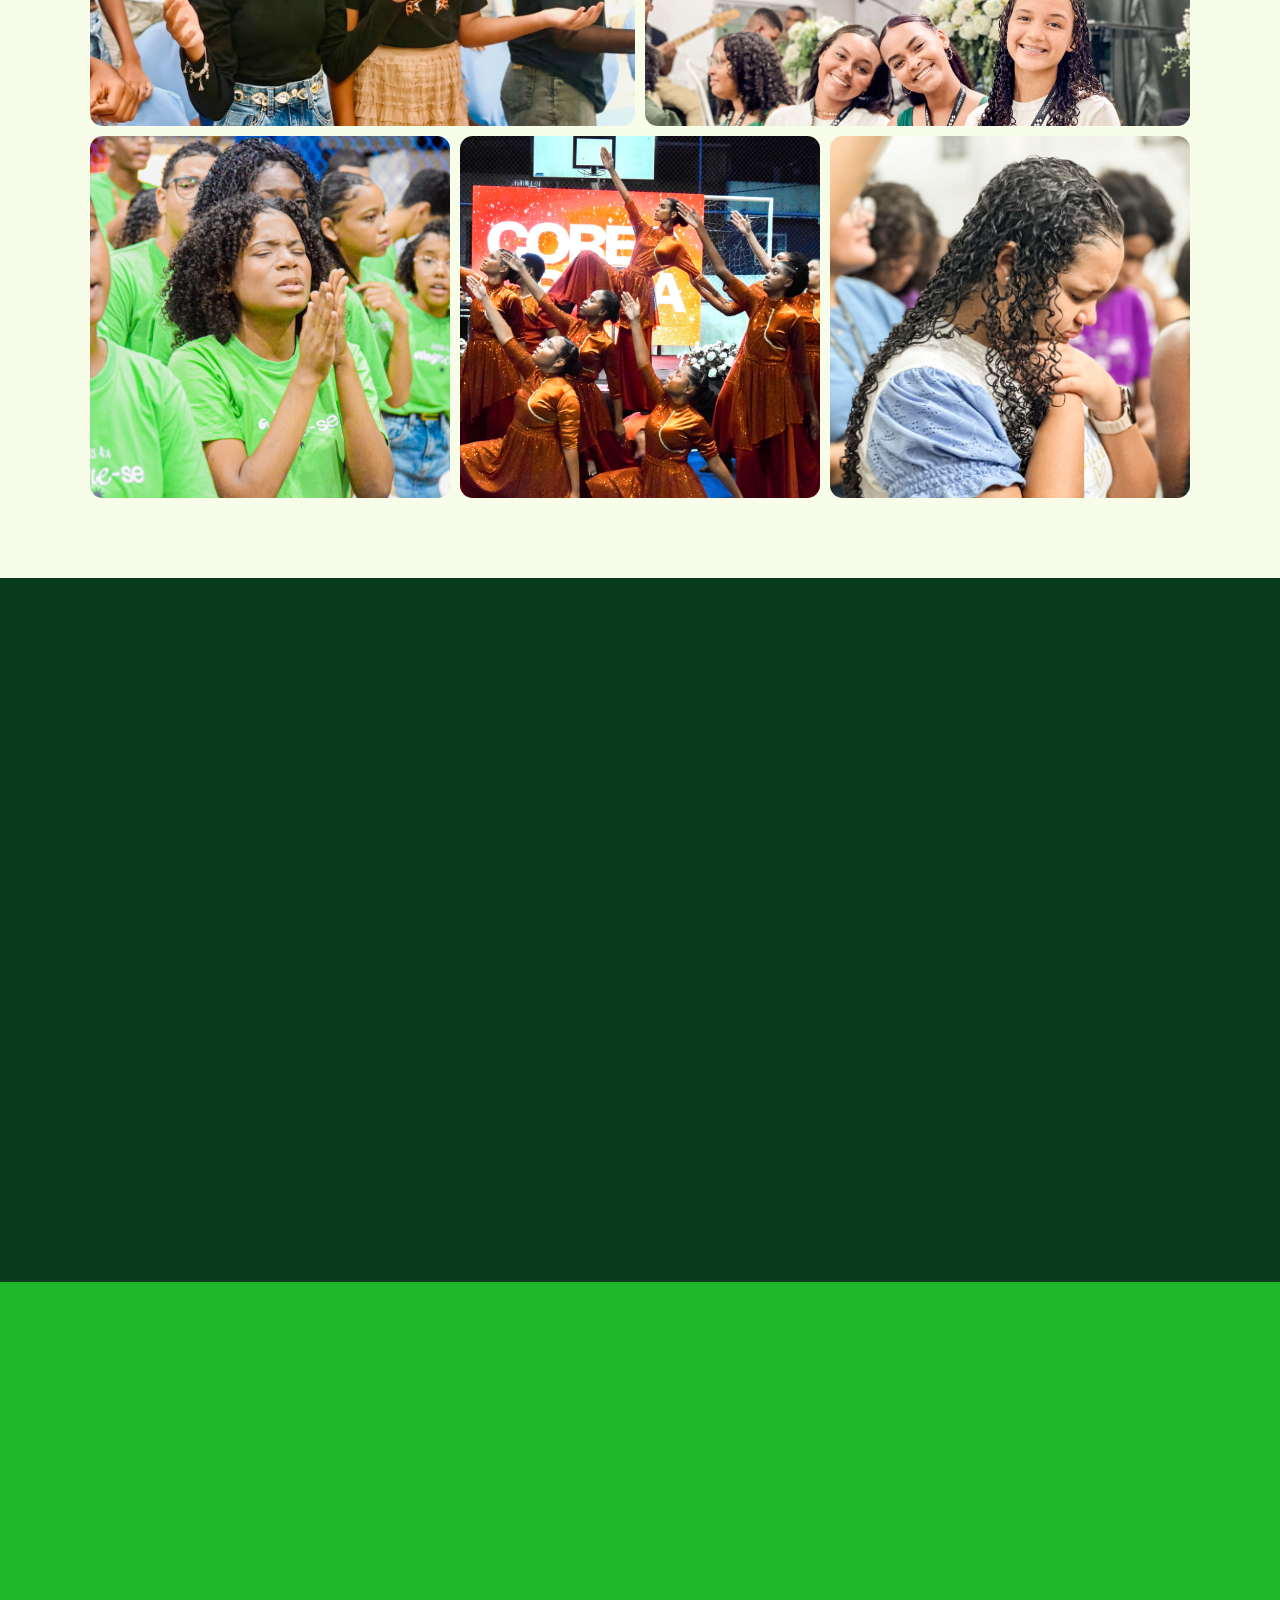
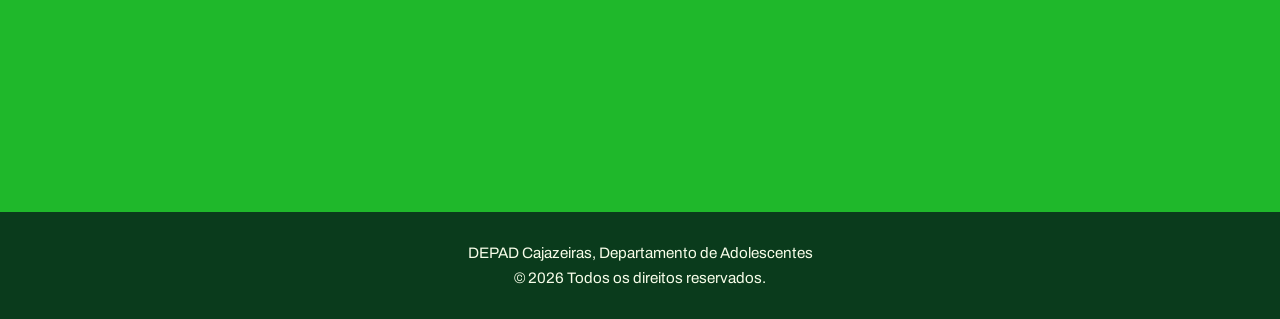
==== commit 250ed9a7: "Corrige PWA: registra service worker na home, atualiza cache e manifest" ====
--- a/index.html
+++ b/index.html
@@ -1,11 +1,12 @@
 <!DOCTYPE html>
 <html lang="pt-BR">
 <head>
+    <meta charset="UTF-8">
+    <meta name="viewport" content="width=device-width, initial-scale=1">
     <script>document.documentElement.classList.add('js');</script>
     <script src="js/animacoes.js" defer></script>
     <script src="js/menu.js" defer></script>
-    <meta charset="UTF-8">
-    <meta name="viewport" content="width=device-width, initial-scale=1">
+    <script src="js/pwa.js" defer></script>
     <title>DEPAD Cajazeiras | Adolescentes e Jovens</title>
     <meta name="description" content="Site do departamento de adolescentes e jovens: horários, eventos, fotos e contato.">
 
@@ -13,6 +14,7 @@
     <link rel="icon" href="img/favicon.png" type="image/png">
     <link rel="manifest" href="manifest.json">
     <meta name="theme-color" content="#0a3b1c">
+    <link rel="apple-touch-icon" href="img/apple-touch-icon.png">
 
     <!-- Fonte (precisa de internet; se faltar, o navegador usa uma fonte parecida) -->
     <link rel="preconnect" href="https://fonts.googleapis.com">
